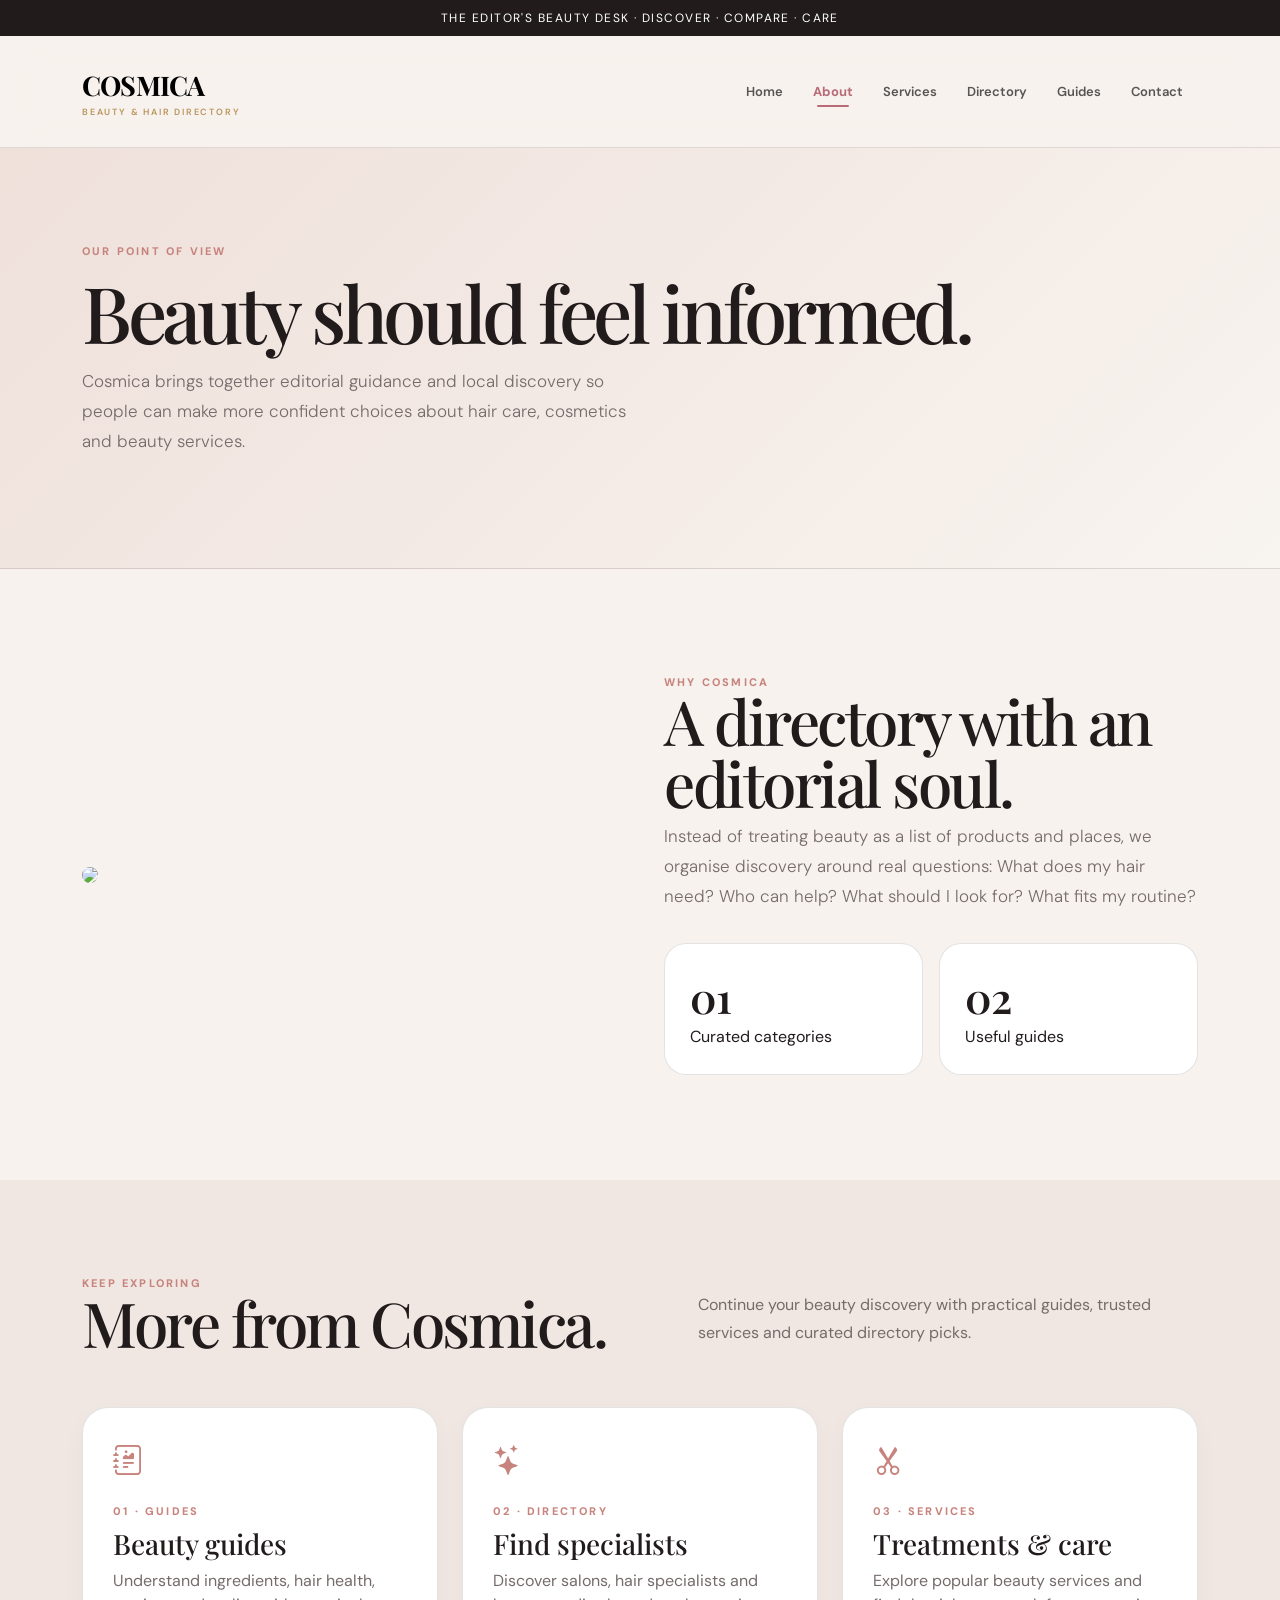
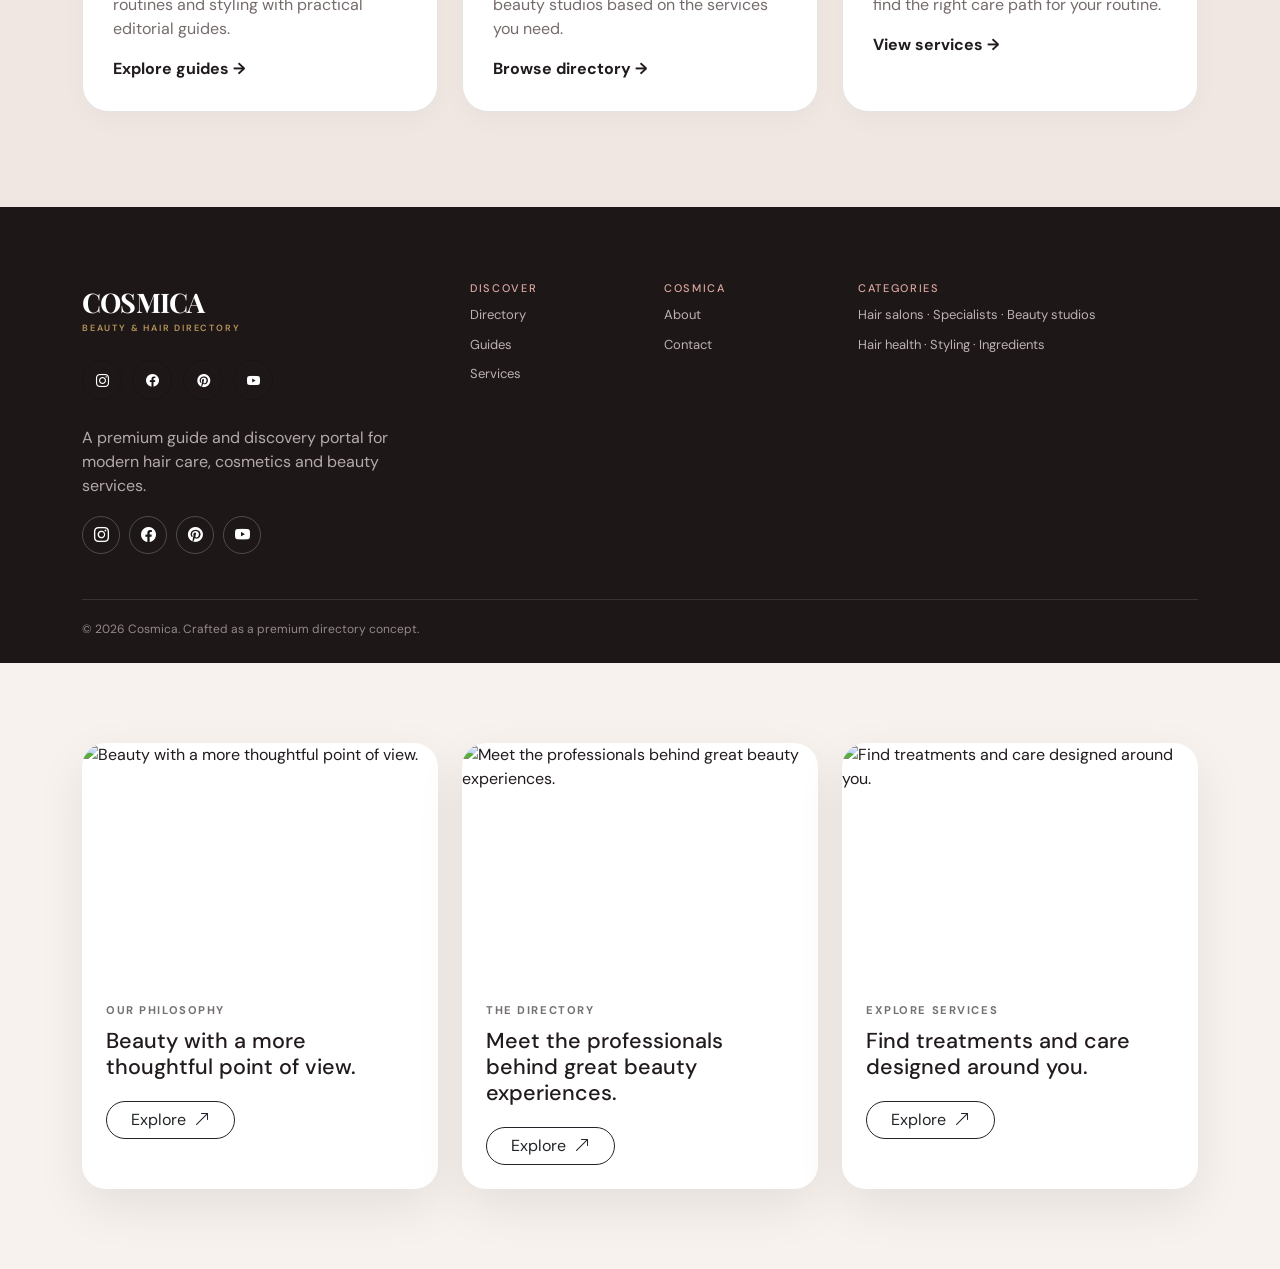
==== about.html @ f4cd4706 "first commit" ====
<!doctype html><html lang="en"><head><meta charset="utf-8"><meta name="viewport" content="width=device-width,initial-scale=1"><meta name="description" content="Cosmica premium cosmetics and hair care guide and directory."><title>Cosmica</title><link href="https://cdn.jsdelivr.net/npm/bootstrap@5.3.3/dist/css/bootstrap.min.css" rel="stylesheet"><link rel="stylesheet" href="assets/css/style.css"><link rel="stylesheet" href="https://cdn.jsdelivr.net/npm/bootstrap-icons@1.11.3/font/bootstrap-icons.min.css">  <link rel="icon" type="image/svg+xml" href="assets/favicon.svg">
</head><body><div class="announcement">THE EDITOR'S BEAUTY DESK · DISCOVER · COMPARE · CARE</div><nav class="navbar navbar-expand-lg sticky-top"><div class="container py-3"><a class="navbar-brand" href="index.html">COSMICA<small>BEAUTY & HAIR DIRECTORY</small></a><button class="navbar-toggler" data-bs-toggle="collapse" data-bs-target="#nav"><span class="navbar-toggler-icon"></span></button><div id="nav" class="collapse navbar-collapse"><ul class="navbar-nav ms-auto align-items-lg-center"><li><a class="nav-link" href="index.html">Home</a></li><li><a class="nav-link" href="about.html" active" aria-current="page">About</a></li><li><a class="nav-link" href="services.html">Services</a></li><li><a class="nav-link" href="directory.html">Directory</a></li><li><a class="nav-link" href="guides.html">Guides</a></li><li><a class="nav-link" href="contact.html">Contact</a></li></ul></div></div></nav><section class="page-hero"><div class="container"><div class="eyebrow">Our point of view</div><h1>Beauty should feel informed.</h1><p class="lead">Cosmica brings together editorial guidance and local discovery so people can make more confident choices about hair care, cosmetics and beauty services.</p></div></section><section class="section"><div class="container"><div class="row g-5 align-items-center"><div class="col-lg-6"><img class="w-100 rounded-5" src="https://images.unsplash.com/photo-1487412720507-e7ab37603c6f?auto=format&fit=crop&w=1200&q=85"></div><div class="col-lg-6"><div class="eyebrow">Why Cosmica</div><h2>A directory with an editorial soul.</h2><p class="lead">Instead of treating beauty as a list of products and places, we organise discovery around real questions: What does my hair need? Who can help? What should I look for? What fits my routine?</p><div class="row g-3 mt-3"><div class="col-6"><div class="stat"><strong>01</strong><span>Curated categories</span></div></div><div class="col-6"><div class="stat"><strong>02</strong><span>Useful guides</span></div></div></div></div></div></div></section><section class="related-section"><div class="container"><div class="section-head reveal"><div><div class="eyebrow">Keep exploring</div><h2>More from Cosmica.</h2></div><p>Continue your beauty discovery with practical guides, trusted services and curated directory picks.</p></div><div class="row g-4"><div class="col-md-6 col-lg-4"><div class="related-card reveal"><div class="related-icon"><i class="bi bi-journal-richtext"></i></div><div class="eyebrow">01 · Guides</div><h3 class="serif mt-2">Beauty guides</h3><p class="muted">Understand ingredients, hair health, routines and styling with practical editorial guides.</p><a class="fw-bold" href="guides.html">Explore guides →</a></div></div><div class="col-md-6 col-lg-4"><div class="related-card reveal"><div class="related-icon"><i class="bi bi-stars"></i></div><div class="eyebrow">02 · Directory</div><h3 class="serif mt-2">Find specialists</h3><p class="muted">Discover salons, hair specialists and beauty studios based on the services you need.</p><a class="fw-bold" href="directory.html">Browse directory →</a></div></div><div class="col-md-6 col-lg-4"><div class="related-card reveal"><div class="related-icon"><i class="bi bi-scissors"></i></div><div class="eyebrow">03 · Services</div><h3 class="serif mt-2">Treatments & care</h3><p class="muted">Explore popular beauty services and find the right care path for your routine.</p><a class="fw-bold" href="services.html">View services →</a></div></div></div></div></section><footer class="footer"><div class="container"><div class="row g-5"><div class="col-lg-4 footer-col-responsive"><div class="navbar-brand text-white">COSMICA<small>BEAUTY & HAIR DIRECTORY</small>
<div class="cosmica-socials-final footer-social-final mt-3">
  <a href="#" aria-label="Instagram"><i class="bi bi-instagram"></i></a>
  <a href="#" aria-label="Facebook"><i class="bi bi-facebook"></i></a>
  <a href="#" aria-label="Pinterest"><i class="bi bi-pinterest"></i></a>
  <a href="#" aria-label="YouTube"><i class="bi bi-youtube"></i></a>
</div>
</div><p class="mt-3" style="color:#b5aaaa;max-width:330px">A premium guide and discovery portal for modern hair care, cosmetics and beauty services.</p><div class="cosmica-socials footer-socials"><a href="#" aria-label="Instagram"><i class="bi bi-instagram"></i></a><a href="#" aria-label="Facebook"><i class="bi bi-facebook"></i></a><a href="#" aria-label="Pinterest"><i class="bi bi-pinterest"></i></a><a href="#" aria-label="YouTube"><i class="bi bi-youtube"></i></a></div></div><div class="col-6 col-lg-2 footer-col-responsive"><h6>Discover</h6><a href="directory.html">Directory</a><a href="guides.html">Guides</a><a href="services.html">Services</a></div><div class="col-6 col-lg-2 footer-col-responsive"><h6>Cosmica</h6><a href="about.html">About</a><a href="contact.html">Contact</a></div><div class="col-lg-4 footer-col-responsive"><h6>Categories</h6><a href="directory.html">Hair salons · Specialists · Beauty studios</a><a href="guides.html">Hair health · Styling · Ingredients</a></div></div><div class="footer-bottom">© <span data-year></span> Cosmica. Crafted as a premium directory concept.</div></div></footer><button class="scroll-top">↑</button><script src="https://cdn.jsdelivr.net/npm/bootstrap@5.3.3/dist/js/bootstrap.bundle.min.js"></script><script src="assets/js/main.js"></script>



<section class="inner-related-content">
  <div class="container">
    <div class="row g-4">
      
        <div class="col-md-6 col-lg-4">
          <article class="inner-related-card h-100">
            <img src="assets/images/hero.jpg" alt="Beauty with a more thoughtful point of view." loading="lazy">
            <div class="inner-related-card-body">
              <span class="inner-related-label">Our Philosophy</span>
              <h3>Beauty with a more thoughtful point of view.</h3>
              <a href="guides.html" class="btn btn-outline-dark rounded-pill px-4">
                Explore <i class="bi bi-arrow-up-right ms-1"></i>
              </a>
            </div>
          </article>
        </div>
        
        <div class="col-md-6 col-lg-4">
          <article class="inner-related-card h-100">
            <img src="assets/images/hero.jpg" alt="Meet the professionals behind great beauty experiences." loading="lazy">
            <div class="inner-related-card-body">
              <span class="inner-related-label">The Directory</span>
              <h3>Meet the professionals behind great beauty experiences.</h3>
              <a href="directory.html" class="btn btn-outline-dark rounded-pill px-4">
                Explore <i class="bi bi-arrow-up-right ms-1"></i>
              </a>
            </div>
          </article>
        </div>
        
        <div class="col-md-6 col-lg-4">
          <article class="inner-related-card h-100">
            <img src="assets/images/hero.jpg" alt="Find treatments and care designed around you." loading="lazy">
            <div class="inner-related-card-body">
              <span class="inner-related-label">Explore Services</span>
              <h3>Find treatments and care designed around you.</h3>
              <a href="services.html" class="btn btn-outline-dark rounded-pill px-4">
                Explore <i class="bi bi-arrow-up-right ms-1"></i>
              </a>
            </div>
          </article>
        </div>
        
    </div>
  </div>
</section>

</body></html>
---- assets/css/style.css ----
@import url('https://fonts.googleapis.com/css2?family=DM+Sans:wght@400;500;600;700&family=Playfair+Display:wght@500;600;700&display=swap');
:root{--ink:#211b1c;--cream:#f7f2ed;--rose:#c7837d;--rose2:#e7b7ae;--gold:#b9945b;--muted:#766b6b;--white:#fff;--line:rgba(33,27,28,.12);--shadow:0 24px 70px rgba(47,28,29,.12)}*{box-sizing:border-box}html{scroll-behavior:smooth}body{margin:0;background:var(--cream);color:var(--ink);font-family:'DM Sans',sans-serif}a{text-decoration:none;color:inherit}.serif{font-family:'Playfair Display',serif}.announcement{background:var(--ink);color:#fff;text-align:center;padding:9px;font-size:12px;letter-spacing:.12em;text-transform:uppercase}.navbar{background:rgba(247,242,237,.88);backdrop-filter:blur(18px);border-bottom:1px solid var(--line)}.navbar-brand{font-family:'Playfair Display',serif;font-size:27px;font-weight:700;letter-spacing:-.03em}.navbar-brand small{font:600 9px 'DM Sans';letter-spacing:.2em;display:block;color:var(--gold)}.nav-link{font-size:13px;font-weight:600;margin:0 7px}.nav-link:hover{color:var(--rose)}.btn-premium{background:var(--ink);color:#fff;border:0;border-radius:100px;padding:13px 22px;font-weight:700;font-size:13px}.btn-premium:hover{background:var(--rose);color:#fff}.btn-outline-premium{border:1px solid var(--ink);border-radius:100px;padding:12px 20px;font-weight:700;font-size:13px}.hero{min-height:690px;display:flex;align-items:center;position:relative;overflow:hidden;background:#eee2dc}.hero:before{content:'';position:absolute;inset:0;background:linear-gradient(90deg,rgba(247,242,237,.98) 0%,rgba(247,242,237,.75) 42%,rgba(247,242,237,.05) 78%),url('https://images.unsplash.com/photo-1522335789203-aabd1fc54bc9?auto=format&fit=crop&w=1800&q=85') center/cover}.hero-content{position:relative;z-index:1;max-width:620px;padding:80px 0}.eyebrow{font-size:11px;letter-spacing:.2em;text-transform:uppercase;font-weight:800;color:var(--rose)}h1{font-family:'Playfair Display',serif;font-size:clamp(52px,7vw,92px);line-height:.94;letter-spacing:-.055em;margin:17px 0 25px}h2{font-family:'Playfair Display',serif;font-size:clamp(38px,5vw,62px);line-height:1;letter-spacing:-.04em}.lead{font-size:17px;line-height:1.75;color:var(--muted);max-width:570px}.hero-pills{display:flex;gap:10px;flex-wrap:wrap;margin-top:28px}.pill{padding:10px 15px;background:rgba(255,255,255,.7);border:1px solid var(--line);border-radius:100px;font-size:12px;font-weight:700}.section{padding:105px 0}.section-sm{padding:70px 0}.section-head{display:flex;justify-content:space-between;gap:30px;align-items:end;margin-bottom:45px}.section-head p{max-width:500px;color:var(--muted);line-height:1.7}.directory-card{height:100%;background:#fff;border:1px solid var(--line);border-radius:26px;overflow:hidden;transition:.35s;box-shadow:0 8px 25px rgba(0,0,0,.03)}.directory-card:hover{transform:translateY(-8px);box-shadow:var(--shadow)}.card-img{height:245px;object-fit:cover;width:100%}.card-body{padding:24px}.tag{display:inline-flex;padding:6px 10px;border-radius:100px;background:#f5e4e0;color:#8b514d;font-size:10px;font-weight:800;text-transform:uppercase;letter-spacing:.08em}.card-title{font-family:'Playfair Display',serif;font-size:25px;margin:14px 0 8px}.muted{color:var(--muted)}.rating{font-size:12px;color:#a27439}.feature-grid{display:grid;grid-template-columns:1.2fr .8fr;gap:22px}.feature-panel{border-radius:30px;overflow:hidden;position:relative;min-height:520px;background:#342b2c;color:#fff}.feature-panel img{width:100%;height:100%;object-fit:cover;opacity:.78}.feature-panel .overlay{position:absolute;inset:0;background:linear-gradient(0deg,rgba(20,13,14,.8),transparent 60%);padding:36px;display:flex;flex-direction:column;justify-content:end}.mini-stack{display:grid;gap:22px}.mini-card{background:#fff;border:1px solid var(--line);border-radius:28px;padding:30px;min-height:249px}.mini-card .num{font:600 42px 'Playfair Display';color:var(--rose)}.article{background:#fff;border-radius:26px;overflow:hidden;border:1px solid var(--line);height:100%}.article img{height:210px;width:100%;object-fit:cover}.article-body{padding:23px}.article-body h3{font:600 24px 'Playfair Display';line-height:1.1}.newsletter{background:var(--ink);color:#fff;border-radius:35px;padding:55px}.newsletter .form-control{border-radius:100px;padding:15px 20px;border:0}.footer{background:#1d1718;color:#fff;padding:75px 0 25px}.footer a{color:#bdb1b1;font-size:13px;display:block;margin:10px 0}.footer h6{font-size:11px;letter-spacing:.15em;text-transform:uppercase;color:#dca79f}.footer-bottom{border-top:1px solid rgba(255,255,255,.12);margin-top:45px;padding-top:20px;color:#958989;font-size:12px}.page-hero{padding:95px 0;background:linear-gradient(135deg,#efe0da,#f8f4f0);border-bottom:1px solid var(--line)}.page-hero h1{font-size:clamp(48px,7vw,78px);margin-bottom:18px}.filterbar{background:#fff;border:1px solid var(--line);padding:15px;border-radius:100px;display:flex;gap:10px;align-items:center}.filterbar input,.filterbar select{border:0;background:transparent;outline:0;font-size:13px;padding:8px 14px}.stat{padding:25px;border:1px solid var(--line);border-radius:22px;background:#fff}.stat strong{display:block;font:600 42px 'Playfair Display'}.faq{border-bottom:1px solid var(--line);padding:22px 0}.faq summary{cursor:pointer;font:600 21px 'Playfair Display'}.faq p{color:var(--muted);line-height:1.7;max-width:750px;padding-top:12px}.contact-box{background:#fff;border-radius:30px;padding:40px;border:1px solid var(--line)}.form-control,.form-select{border-radius:14px;padding:13px 15px;border:1px solid var(--line);background:#fff}.scroll-top{position:fixed;right:22px;bottom:22px;width:44px;height:44px;border-radius:50%;border:0;background:var(--ink);color:#fff;z-index:20;opacity:0;transform:translateY(15px);transition:.3s}.scroll-top.show{opacity:1;transform:none}.reveal{opacity:0;transform:translateY(30px);transition:.7s ease}.reveal.visible{opacity:1;transform:none}.marquee{overflow:hidden;white-space:nowrap;background:var(--rose);color:#fff;padding:13px 0;font-size:11px;font-weight:800;letter-spacing:.2em}.marquee span{display:inline-block;padding-right:50px;animation:marquee 24s linear infinite}@keyframes marquee{to{transform:translateX(-100%)}}@media(max-width:991px){.hero{min-height:650px}.hero:before{background:linear-gradient(90deg,rgba(247,242,237,.98),rgba(247,242,237,.72)),url('https://images.unsplash.com/photo-1522335789203-aabd1fc54bc9?auto=format&fit=crop&w=1400&q=80') center/cover}.feature-grid{grid-template-columns:1fr}.section{padding:75px 0}.navbar .btn-premium{margin-top:10px}.filterbar{border-radius:20px;flex-wrap:wrap}.filterbar input,.filterbar select{width:100%;border-bottom:1px solid var(--line)}}@media(max-width:575px){h1{font-size:52px}.hero-content{padding:55px 0}.section-head{display:block}.section-head h2{margin-bottom:18px}.newsletter{padding:35px 22px}.page-hero{padding:70px 0}}

/* ================= COSMICA REQUESTED UPDATES ================= */
/* 1. Home subscribe button */
.newsletter .subscribe-btn{background:#b86b77!important;color:#fff!important;border-color:#b86b77!important}
.newsletter .subscribe-btn:hover{background:#8f4f5b!important;border-color:#8f4f5b!important;color:#fff!important}
/* 4. Active menu */
.nav-link.active{color:#b86b77!important;font-weight:800!important;position:relative}
.nav-link.active:after{content:"";position:absolute;left:7px;right:7px;bottom:2px;height:2px;background:#b86b77;border-radius:5px}
/* 5. Footer responsive */
@media (min-width:576px) and (max-width:991.98px){.footer .row>.footer-col-responsive{width:50%!important;flex:0 0 50%!important}}
@media (max-width:575.98px){.footer .row>.footer-col-responsive{width:100%!important;flex:0 0 100%!important}}
/* Social icons */
.cosmica-socials{display:flex;gap:9px;align-items:center;flex-wrap:wrap;margin-top:18px}
.cosmica-socials a{width:38px!important;height:38px;display:inline-flex!important;align-items:center;justify-content:center;border:1px solid rgba(255,255,255,.22);border-radius:50%;color:#fff!important;margin:0!important;font-size:15px!important;transition:all .25s ease}
.cosmica-socials a:hover{background:#b86b77;border-color:#b86b77;color:#fff!important;transform:translateY(-4px)}
/* Related sections */
.related-section{padding:95px 0;background:#f0e7e2}
.related-card{height:100%;background:#fff;border:1px solid var(--line);border-radius:26px;padding:30px;transition:.3s;box-shadow:0 8px 25px rgba(0,0,0,.03)}
.related-card:hover{transform:translateY(-8px);box-shadow:var(--shadow)}
.related-card .related-icon{font-size:30px;color:#c7837d;margin-bottom:20px}
/* Contact map */
.map-section{padding:0 0 95px}
.map-frame{height:430px;border:0;width:100%;border-radius:30px;display:block}
/* Directory submission */
.submission-section{padding:95px 0;background:#211b1c;color:#fff}
.submission-section .submission-box{border:1px solid rgba(255,255,255,.15);border-radius:30px;padding:45px}

/* =========================================================
   COSMICA FINAL UI FIXES
   ========================================================= */

/* 1. Strong active navigation state */
.navbar .nav-link.active,
.navbar .nav-link[aria-current="page"] {
  color: #b86b77 !important;
  font-weight: 700 !important;
  position: relative;
}
.navbar .nav-link.active::after,
.navbar .nav-link[aria-current="page"]::after {
  content: "";
  position: absolute;
  left: .75rem;
  right: .75rem;
  bottom: .15rem;
  height: 2px;
  border-radius: 99px;
  background: #b86b77;
}

/* 3. Contact map / submissions */
.contact-map-section {
  padding-top: 5rem !important;
  padding-bottom: 5rem !important;
}
.contact-map-section .map-wrap {
  height: 100%;
  min-height: 560px;
}
.contact-map-section iframe {
  width: 100%;
  height: 100%;
  min-height: 560px;
  border: 0;
}
.directory-submissions-final {
  margin-top: 0;
  padding: 5rem 0;
}
.cosmica-socials-final {
  display: flex;
  gap: .65rem;
  flex-wrap: wrap;
}
.cosmica-socials-final a {
  width: 40px;
  height: 40px;
  display: inline-flex;
  align-items: center;
  justify-content: center;
  border-radius: 50%;
  border: 1px solid rgba(0,0,0,.15);
  color: inherit;
  text-decoration: none;
  transition: all .25s ease;
}
.cosmica-socials-final a:hover {
  background: #b86b77;
  border-color: #b86b77;
  color: #fff;
  transform: translateY(-4px);
}

/* Remove obsolete Keep Exploring block if present */
.keep-exploring,
.keep-exploring-section,
.cosmica-related-section {
  display: none !important;
}

/* 4. Footer links hover */
footer a:not(.cosmica-socials-final a) {
  transition: color .25s ease, transform .25s ease;
}
footer a:not(.cosmica-socials-final a):hover {
  color: #b86b77 !important;
  transform: translateX(4px);
}

/* 5. Other inner pages: four balanced content sections */
.inner-related-final {
  padding: 5rem 0;
}
.inner-related-final .related-card {
  height: 100%;
  border-radius: 22px;
  overflow: hidden;
  background: #fff;
  box-shadow: 0 15px 45px rgba(25,18,22,.08);
  transition: transform .3s ease, box-shadow .3s ease;
}
.inner-related-final .related-card:hover {
  transform: translateY(-7px);
  box-shadow: 0 24px 55px rgba(25,18,22,.14);
}
.inner-related-final .related-card img {
  width: 100%;
  height: 220px;
  object-fit: cover;
  display: block;
}
.inner-related-final .related-content {
  padding: 1.4rem;
}
.inner-related-final .related-label {
  font-size: .72rem;
  letter-spacing: .12em;
  text-transform: uppercase;
  font-weight: 700;
  opacity: .65;
}
@media (max-width: 991.98px) {
  .contact-map-section .map-wrap,
  .contact-map-section iframe {
    min-height: 420px;
  }
}
@media (max-width: 575.98px) {
  .contact-map-section .map-wrap,
  .contact-map-section iframe {
    min-height: 340px;
  }
}

/* =========================================================
   FINAL PAGE STRUCTURE
   Non-home / non-contact pages: hero + one related-content
   section only. No generic "More from Cosmica" section.
   ========================================================= */
.inner-related-content {
  padding: 5rem 0;
}
.inner-related-card {
  overflow: hidden;
  border-radius: 24px;
  background: #fff;
  box-shadow: 0 18px 50px rgba(25,18,22,.08);
  transition: transform .3s ease, box-shadow .3s ease;
}
.inner-related-card:hover {
  transform: translateY(-8px);
  box-shadow: 0 26px 60px rgba(25,18,22,.14);
}
.inner-related-card img {
  width: 100%;
  height: 230px;
  object-fit: cover;
  display: block;
}
.inner-related-card-body {
  padding: 1.5rem;
}
.inner-related-card-body h3 {
  margin: .5rem 0 1.25rem;
  font-size: 1.35rem;
}
.inner-related-label {
  font-size: .7rem;
  text-transform: uppercase;
  letter-spacing: .14em;
  font-weight: 700;
  opacity: .62;
}
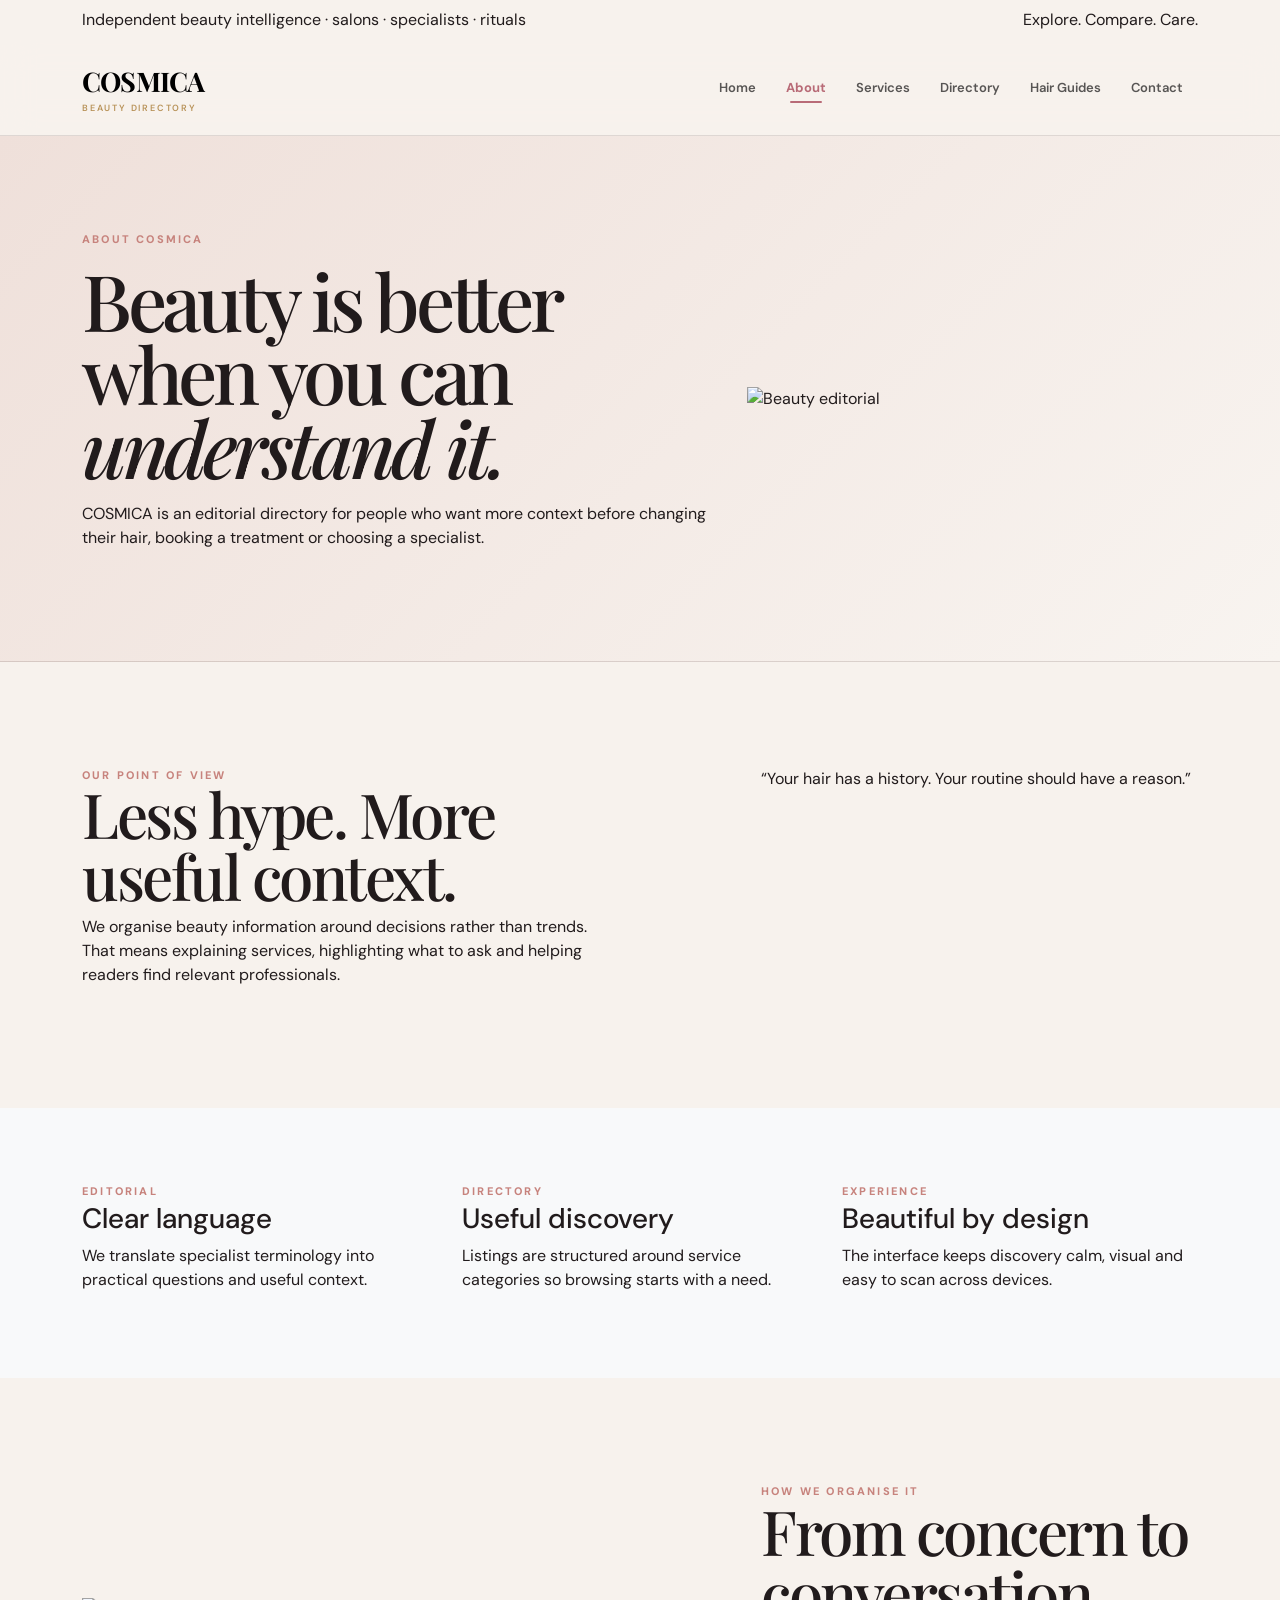
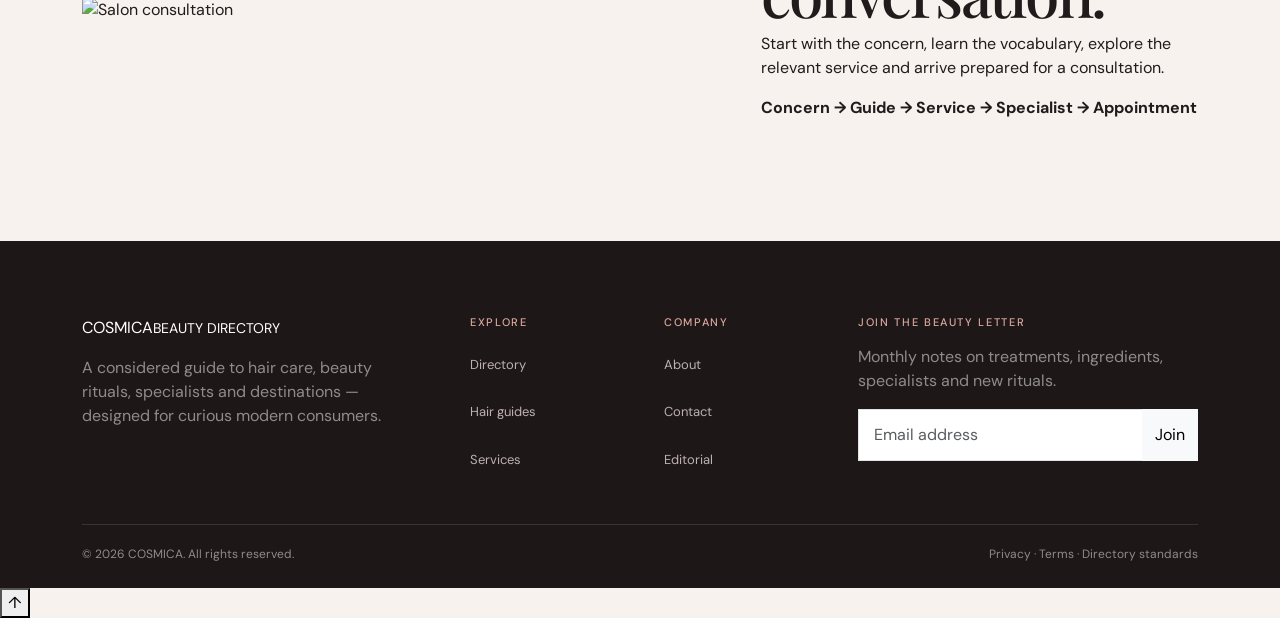
==== commit 3382848e: "commit" ====
--- a/about.html
+++ b/about.html
@@ -1,60 +1,27 @@
-<!doctype html><html lang="en"><head><meta charset="utf-8"><meta name="viewport" content="width=device-width,initial-scale=1"><meta name="description" content="Cosmica premium cosmetics and hair care guide and directory."><title>Cosmica</title><link href="https://cdn.jsdelivr.net/npm/bootstrap@5.3.3/dist/css/bootstrap.min.css" rel="stylesheet"><link rel="stylesheet" href="assets/css/style.css"><link rel="stylesheet" href="https://cdn.jsdelivr.net/npm/bootstrap-icons@1.11.3/font/bootstrap-icons.min.css">  <link rel="icon" type="image/svg+xml" href="assets/favicon.svg">
-</head><body><div class="announcement">THE EDITOR'S BEAUTY DESK · DISCOVER · COMPARE · CARE</div><nav class="navbar navbar-expand-lg sticky-top"><div class="container py-3"><a class="navbar-brand" href="index.html">COSMICA<small>BEAUTY & HAIR DIRECTORY</small></a><button class="navbar-toggler" data-bs-toggle="collapse" data-bs-target="#nav"><span class="navbar-toggler-icon"></span></button><div id="nav" class="collapse navbar-collapse"><ul class="navbar-nav ms-auto align-items-lg-center"><li><a class="nav-link" href="index.html">Home</a></li><li><a class="nav-link" href="about.html" active" aria-current="page">About</a></li><li><a class="nav-link" href="services.html">Services</a></li><li><a class="nav-link" href="directory.html">Directory</a></li><li><a class="nav-link" href="guides.html">Guides</a></li><li><a class="nav-link" href="contact.html">Contact</a></li></ul></div></div></nav><section class="page-hero"><div class="container"><div class="eyebrow">Our point of view</div><h1>Beauty should feel informed.</h1><p class="lead">Cosmica brings together editorial guidance and local discovery so people can make more confident choices about hair care, cosmetics and beauty services.</p></div></section><section class="section"><div class="container"><div class="row g-5 align-items-center"><div class="col-lg-6"><img class="w-100 rounded-5" src="https://images.unsplash.com/photo-1487412720507-e7ab37603c6f?auto=format&fit=crop&w=1200&q=85"></div><div class="col-lg-6"><div class="eyebrow">Why Cosmica</div><h2>A directory with an editorial soul.</h2><p class="lead">Instead of treating beauty as a list of products and places, we organise discovery around real questions: What does my hair need? Who can help? What should I look for? What fits my routine?</p><div class="row g-3 mt-3"><div class="col-6"><div class="stat"><strong>01</strong><span>Curated categories</span></div></div><div class="col-6"><div class="stat"><strong>02</strong><span>Useful guides</span></div></div></div></div></div></div></section><section class="related-section"><div class="container"><div class="section-head reveal"><div><div class="eyebrow">Keep exploring</div><h2>More from Cosmica.</h2></div><p>Continue your beauty discovery with practical guides, trusted services and curated directory picks.</p></div><div class="row g-4"><div class="col-md-6 col-lg-4"><div class="related-card reveal"><div class="related-icon"><i class="bi bi-journal-richtext"></i></div><div class="eyebrow">01 · Guides</div><h3 class="serif mt-2">Beauty guides</h3><p class="muted">Understand ingredients, hair health, routines and styling with practical editorial guides.</p><a class="fw-bold" href="guides.html">Explore guides →</a></div></div><div class="col-md-6 col-lg-4"><div class="related-card reveal"><div class="related-icon"><i class="bi bi-stars"></i></div><div class="eyebrow">02 · Directory</div><h3 class="serif mt-2">Find specialists</h3><p class="muted">Discover salons, hair specialists and beauty studios based on the services you need.</p><a class="fw-bold" href="directory.html">Browse directory →</a></div></div><div class="col-md-6 col-lg-4"><div class="related-card reveal"><div class="related-icon"><i class="bi bi-scissors"></i></div><div class="eyebrow">03 · Services</div><h3 class="serif mt-2">Treatments & care</h3><p class="muted">Explore popular beauty services and find the right care path for your routine.</p><a class="fw-bold" href="services.html">View services →</a></div></div></div></div></section><footer class="footer"><div class="container"><div class="row g-5"><div class="col-lg-4 footer-col-responsive"><div class="navbar-brand text-white">COSMICA<small>BEAUTY & HAIR DIRECTORY</small>
-<div class="cosmica-socials-final footer-social-final mt-3">
-  <a href="#" aria-label="Instagram"><i class="bi bi-instagram"></i></a>
-  <a href="#" aria-label="Facebook"><i class="bi bi-facebook"></i></a>
-  <a href="#" aria-label="Pinterest"><i class="bi bi-pinterest"></i></a>
-  <a href="#" aria-label="YouTube"><i class="bi bi-youtube"></i></a>
-</div>
-</div><p class="mt-3" style="color:#b5aaaa;max-width:330px">A premium guide and discovery portal for modern hair care, cosmetics and beauty services.</p><div class="cosmica-socials footer-socials"><a href="#" aria-label="Instagram"><i class="bi bi-instagram"></i></a><a href="#" aria-label="Facebook"><i class="bi bi-facebook"></i></a><a href="#" aria-label="Pinterest"><i class="bi bi-pinterest"></i></a><a href="#" aria-label="YouTube"><i class="bi bi-youtube"></i></a></div></div><div class="col-6 col-lg-2 footer-col-responsive"><h6>Discover</h6><a href="directory.html">Directory</a><a href="guides.html">Guides</a><a href="services.html">Services</a></div><div class="col-6 col-lg-2 footer-col-responsive"><h6>Cosmica</h6><a href="about.html">About</a><a href="contact.html">Contact</a></div><div class="col-lg-4 footer-col-responsive"><h6>Categories</h6><a href="directory.html">Hair salons · Specialists · Beauty studios</a><a href="guides.html">Hair health · Styling · Ingredients</a></div></div><div class="footer-bottom">© <span data-year></span> Cosmica. Crafted as a premium directory concept.</div></div></footer><button class="scroll-top">↑</button><script src="https://cdn.jsdelivr.net/npm/bootstrap@5.3.3/dist/js/bootstrap.bundle.min.js"></script><script src="assets/js/main.js"></script>
+<!doctype html><html lang="en"><head>
+<meta charset="utf-8"><meta name="viewport" content="width=device-width,initial-scale=1">
+<title>About COSMICA | COSMICA</title><meta name="description" content="COSMICA — a premium cosmetics, hair-care guide and beauty directory portal.">
+<link rel="icon" href="assets/img/favicon.svg" type="image/svg+xml">
+<link href="https://cdn.jsdelivr.net/npm/bootstrap@5.3.3/dist/css/bootstrap.min.css" rel="stylesheet">
+<link rel="stylesheet" href="assets/css/style.css"></head><body>
+<div class="topline py-2"><div class="container d-flex justify-content-between"><span>Independent beauty intelligence · salons · specialists · rituals</span><span class="d-none d-md-inline">Explore. Compare. Care.</span></div></div>
+<nav class="navbar navbar-expand-lg sticky-top"><div class="container py-2">
+<a class="navbar-brand brand" href="index.html">COSMICA<small>BEAUTY DIRECTORY</small></a>
+<button class="navbar-toggler border-0" type="button" data-bs-toggle="collapse" data-bs-target="#nav"><span class="navbar-toggler-icon"></span></button>
+<div class="collapse navbar-collapse" id="nav"><ul class="navbar-nav ms-auto align-items-lg-center"><li class="nav-item"><a class="nav-link " href="index.html">Home</a></li><li class="nav-item"><a class="nav-link active" href="about.html">About</a></li><li class="nav-item"><a class="nav-link " href="services.html">Services</a></li><li class="nav-item"><a class="nav-link " href="directory.html">Directory</a></li><li class="nav-item"><a class="nav-link " href="guides.html">Hair Guides</a></li><li class="nav-item"><a class="nav-link " href="contact.html">Contact</a></li></ul></div>
+</div></nav>
 
-
-
-<section class="inner-related-content">
-  <div class="container">
-    <div class="row g-4">
-      
-        <div class="col-md-6 col-lg-4">
-          <article class="inner-related-card h-100">
-            <img src="assets/images/hero.jpg" alt="Beauty with a more thoughtful point of view." loading="lazy">
-            <div class="inner-related-card-body">
-              <span class="inner-related-label">Our Philosophy</span>
-              <h3>Beauty with a more thoughtful point of view.</h3>
-              <a href="guides.html" class="btn btn-outline-dark rounded-pill px-4">
-                Explore <i class="bi bi-arrow-up-right ms-1"></i>
-              </a>
-            </div>
-          </article>
-        </div>
-        
-        <div class="col-md-6 col-lg-4">
-          <article class="inner-related-card h-100">
-            <img src="assets/images/hero.jpg" alt="Meet the professionals behind great beauty experiences." loading="lazy">
-            <div class="inner-related-card-body">
-              <span class="inner-related-label">The Directory</span>
-              <h3>Meet the professionals behind great beauty experiences.</h3>
-              <a href="directory.html" class="btn btn-outline-dark rounded-pill px-4">
-                Explore <i class="bi bi-arrow-up-right ms-1"></i>
-              </a>
-            </div>
-          </article>
-        </div>
-        
-        <div class="col-md-6 col-lg-4">
-          <article class="inner-related-card h-100">
-            <img src="assets/images/hero.jpg" alt="Find treatments and care designed around you." loading="lazy">
-            <div class="inner-related-card-body">
-              <span class="inner-related-label">Explore Services</span>
-              <h3>Find treatments and care designed around you.</h3>
-              <a href="services.html" class="btn btn-outline-dark rounded-pill px-4">
-                Explore <i class="bi bi-arrow-up-right ms-1"></i>
-              </a>
-            </div>
-          </article>
-        </div>
-        
-    </div>
-  </div>
-</section>
-
-</body></html>+<main>
+<section class="page-hero"><div class="container"><div class="row align-items-center"><div class="col-lg-7 reveal"><div class="eyebrow">About COSMICA</div><h1 class="display">Beauty is better when you can <em>understand it.</em></h1><p class="hero-note">COSMICA is an editorial directory for people who want more context before changing their hair, booking a treatment or choosing a specialist.</p></div><div class="col-lg-5"><div class="page-hero-art reveal"><img src="https://images.unsplash.com/photo-1516975080664-ed2fc6a32937?auto=format&fit=crop&w=700&q=85" alt="Beauty editorial"></div></div></div></div></section>
+<section class="section"><div class="container"><div class="row g-5"><div class="col-lg-6 reveal"><div class="eyebrow">Our point of view</div><h2 class="section-title">Less hype. More useful context.</h2><div class="rule"></div><p class="section-intro">We organise beauty information around decisions rather than trends. That means explaining services, highlighting what to ask and helping readers find relevant professionals.</p></div><div class="col-lg-5 offset-lg-1 reveal"><blockquote class="quote">“Your hair has a history. Your routine should have a reason.”</blockquote></div></div></div></section>
+<section class="section-sm bg-light"><div class="container"><div class="row g-4"><div class="col-md-4 reveal"><div class="card-luxe"><span class="eyebrow">Editorial</span><h3>Clear language</h3><p>We translate specialist terminology into practical questions and useful context.</p></div></div><div class="col-md-4 reveal"><div class="card-luxe"><span class="eyebrow">Directory</span><h3>Useful discovery</h3><p>Listings are structured around service categories so browsing starts with a need.</p></div></div><div class="col-md-4 reveal"><div class="card-luxe"><span class="eyebrow">Experience</span><h3>Beautiful by design</h3><p>The interface keeps discovery calm, visual and easy to scan across devices.</p></div></div></div></div></section>
+<section class="section"><div class="container"><div class="row align-items-center g-5"><div class="col-lg-6 reveal"><img class="split-img" src="https://images.unsplash.com/photo-1521590832167-7bcbfaa6381f?auto=format&fit=crop&w=1000&q=85" alt="Salon consultation"></div><div class="col-lg-5 offset-lg-1 reveal"><div class="eyebrow">How we organise it</div><h2 class="section-title">From concern to conversation.</h2><p class="section-intro">Start with the concern, learn the vocabulary, explore the relevant service and arrive prepared for a consultation.</p><div class="rule"></div><p><strong>Concern → Guide → Service → Specialist → Appointment</strong></p></div></div></div></section>
+</main>
+<footer class="footer"><div class="container"><div class="row g-5">
+<div class="col-lg-4"><div class="brand mb-3">COSMICA<small>BEAUTY DIRECTORY</small></div><p class="text-white-50">A considered guide to hair care, beauty rituals, specialists and destinations — designed for curious modern consumers.</p></div>
+<div class="col-6 col-lg-2"><h6>Explore</h6><div class="d-grid gap-2 mt-3"><a href="directory.html">Directory</a><a href="guides.html">Hair guides</a><a href="services.html">Services</a></div></div>
+<div class="col-6 col-lg-2"><h6>Company</h6><div class="d-grid gap-2 mt-3"><a href="about.html">About</a><a href="contact.html">Contact</a><a href="#">Editorial</a></div></div>
+<div class="col-lg-4"><h6>Join the beauty letter</h6><p class="text-white-50 mt-3">Monthly notes on treatments, ingredients, specialists and new rituals.</p><div class="input-group"><input class="form-control rounded-0" placeholder="Email address"><button class="btn btn-light rounded-0">Join</button></div></div>
+</div><div class="footer-bottom d-flex justify-content-between flex-wrap gap-2"><span>© 2026 COSMICA. All rights reserved.</span><span>Privacy · Terms · Directory standards</span></div></div></footer>
+<button class="floating-top" aria-label="Back to top">↑</button>
+<script src="https://cdn.jsdelivr.net/npm/bootstrap@5.3.3/dist/js/bootstrap.bundle.min.js"></script><script src="assets/js/main.js"></script></body></html>
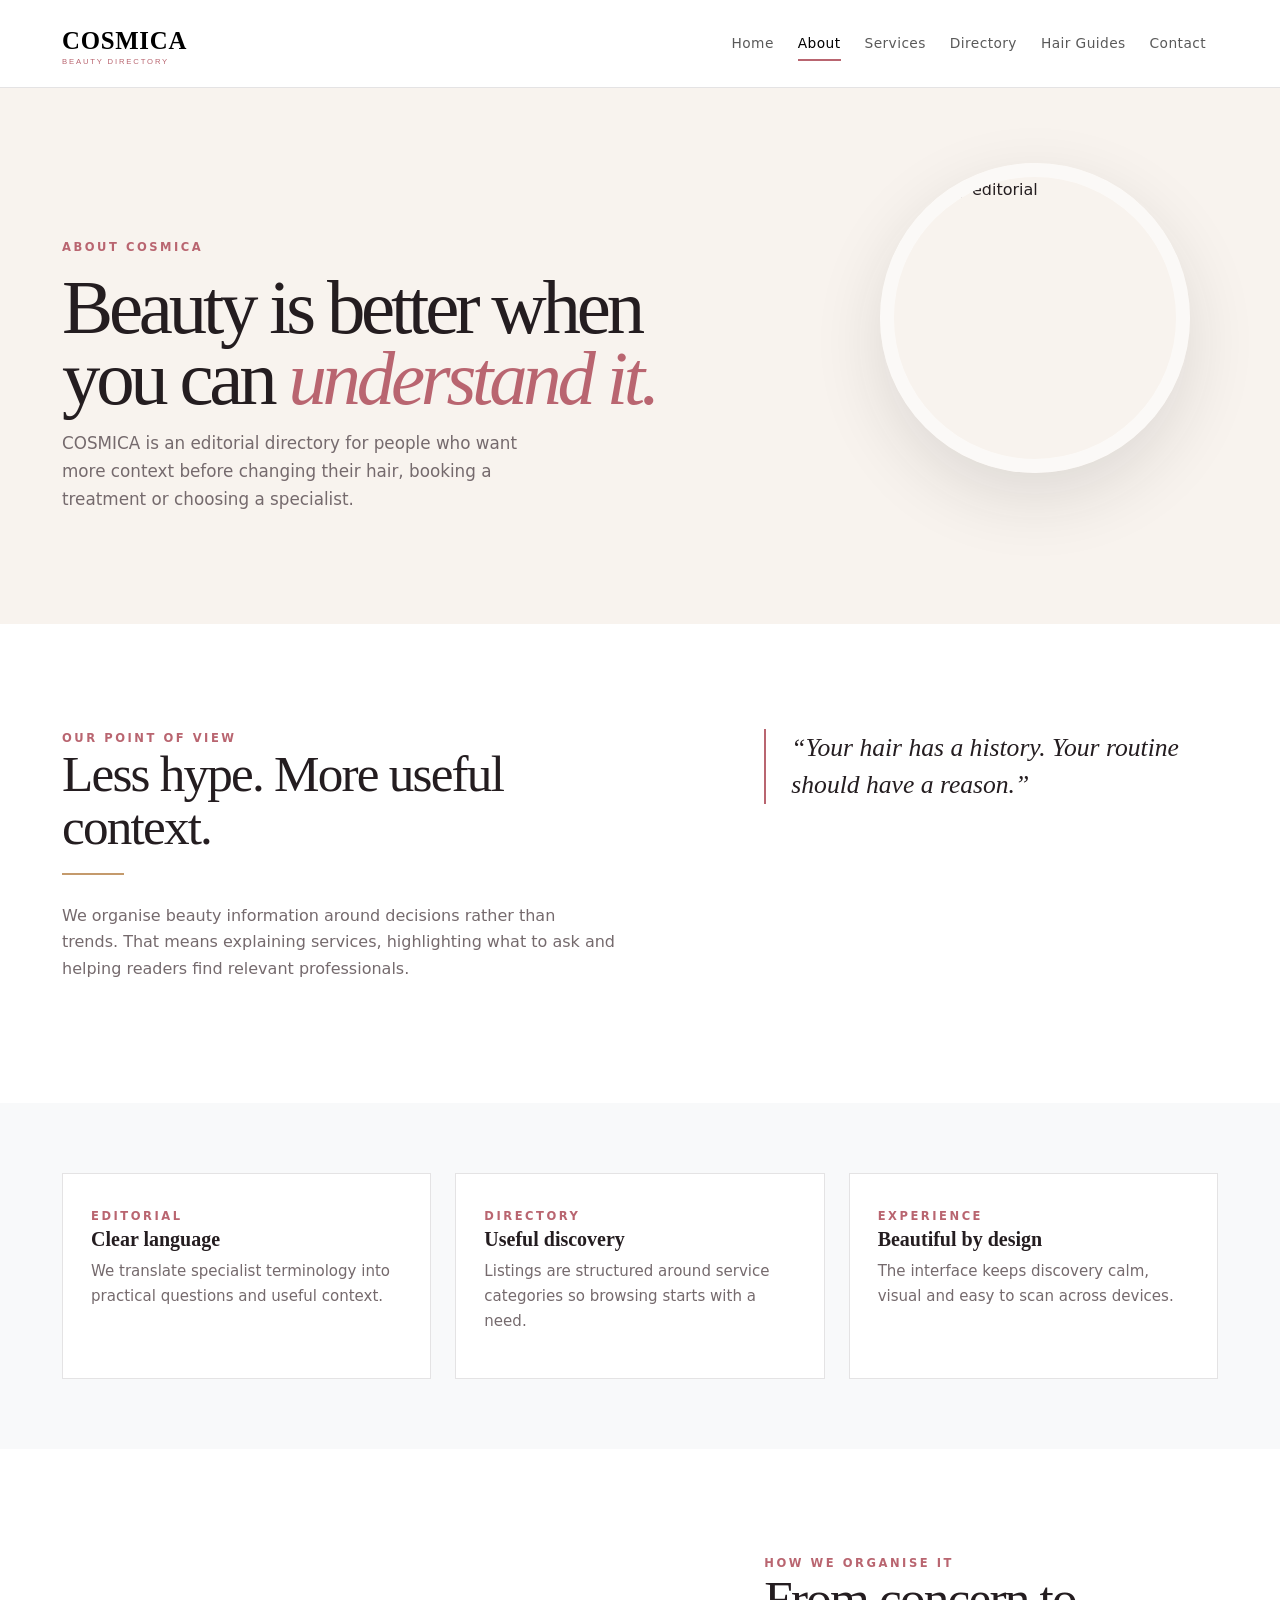
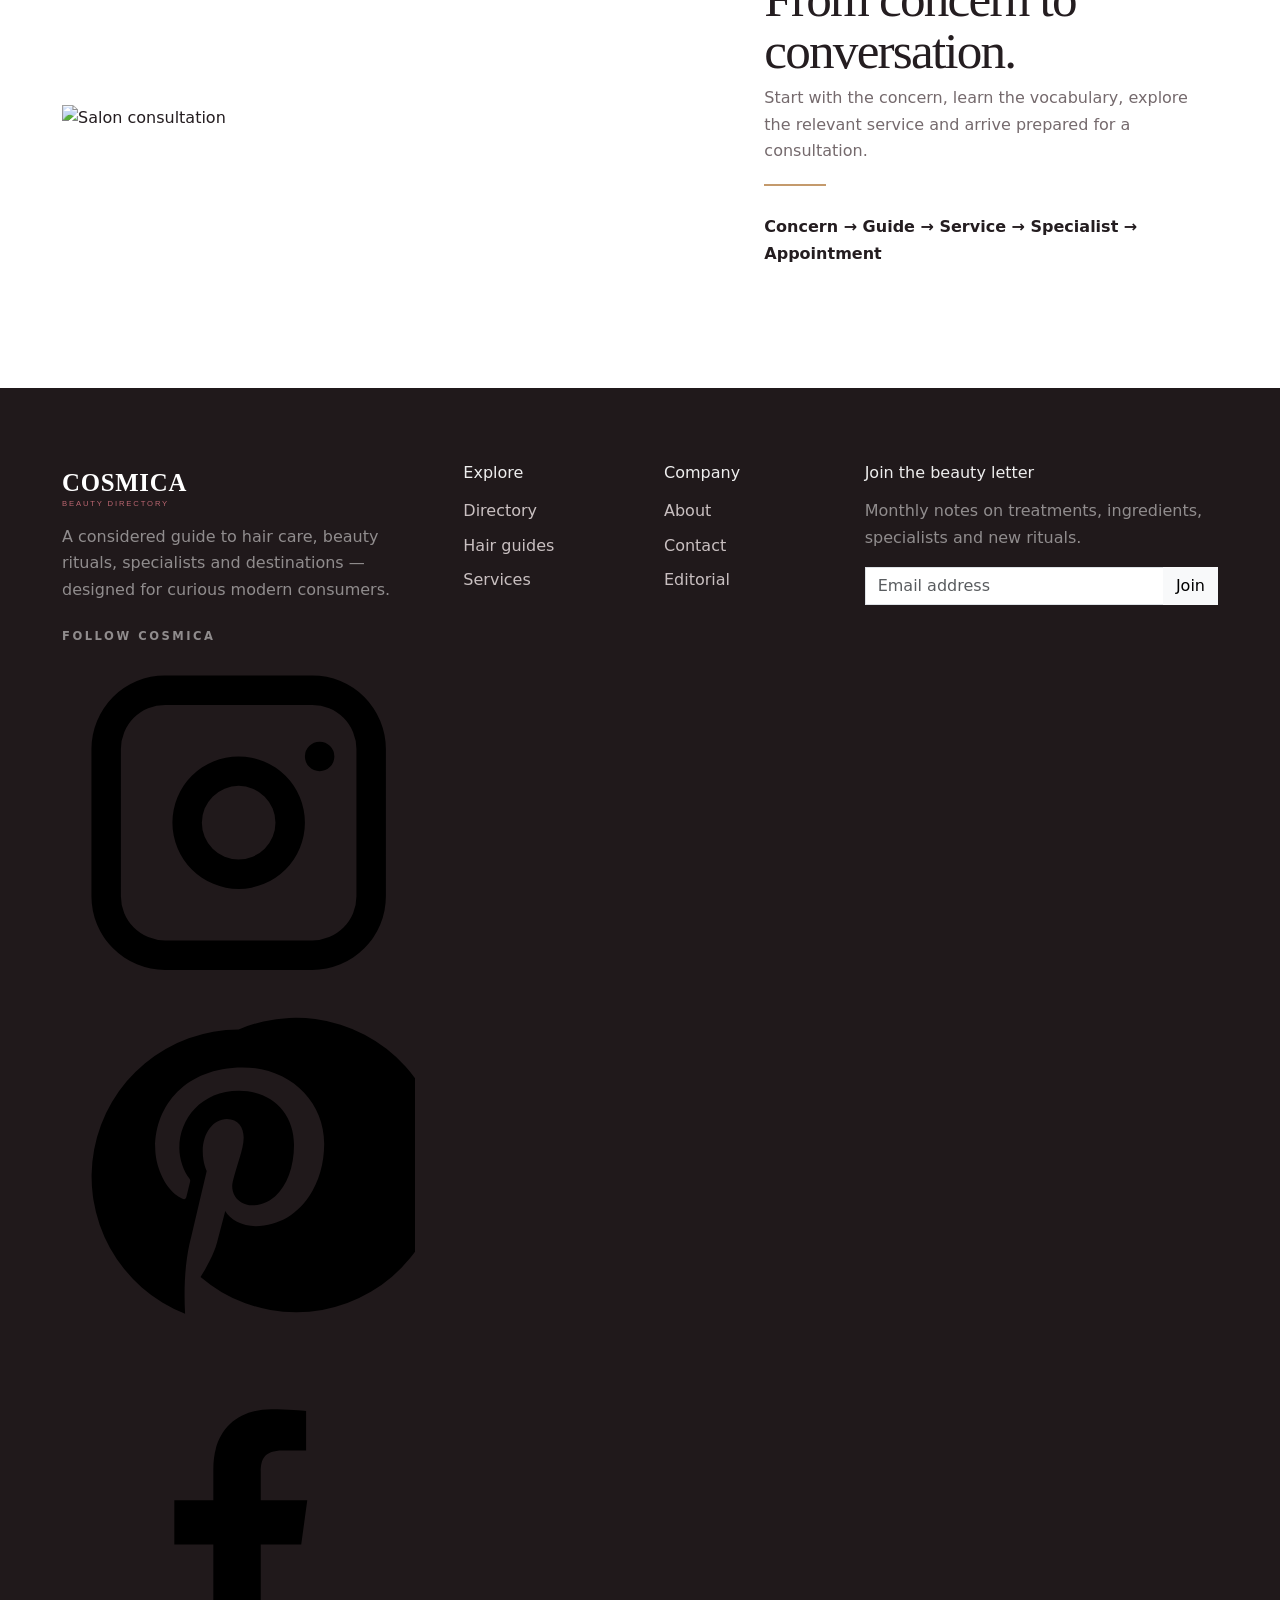
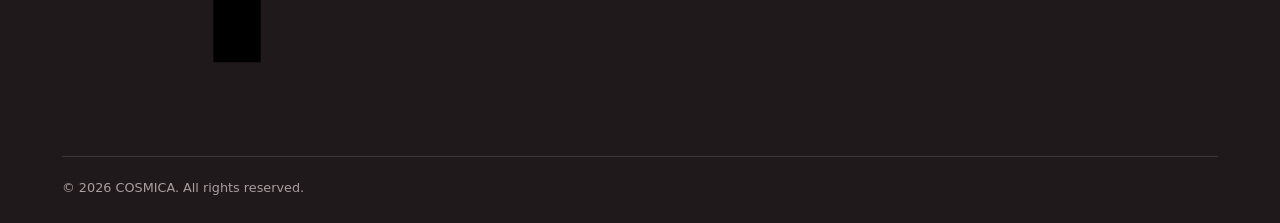
==== commit 0a3f39a6: "changes" ====
--- a/about.html
+++ b/about.html
@@ -1,27 +1,161 @@
-<!doctype html><html lang="en"><head>
-<meta charset="utf-8"><meta name="viewport" content="width=device-width,initial-scale=1">
-<title>About COSMICA | COSMICA</title><meta name="description" content="COSMICA — a premium cosmetics, hair-care guide and beauty directory portal.">
-<link rel="icon" href="assets/img/favicon.svg" type="image/svg+xml">
-<link href="https://cdn.jsdelivr.net/npm/bootstrap@5.3.3/dist/css/bootstrap.min.css" rel="stylesheet">
-<link rel="stylesheet" href="assets/css/style.css"></head><body>
-<div class="topline py-2"><div class="container d-flex justify-content-between"><span>Independent beauty intelligence · salons · specialists · rituals</span><span class="d-none d-md-inline">Explore. Compare. Care.</span></div></div>
-<nav class="navbar navbar-expand-lg sticky-top"><div class="container py-2">
-<a class="navbar-brand brand" href="index.html">COSMICA<small>BEAUTY DIRECTORY</small></a>
-<button class="navbar-toggler border-0" type="button" data-bs-toggle="collapse" data-bs-target="#nav"><span class="navbar-toggler-icon"></span></button>
-<div class="collapse navbar-collapse" id="nav"><ul class="navbar-nav ms-auto align-items-lg-center"><li class="nav-item"><a class="nav-link " href="index.html">Home</a></li><li class="nav-item"><a class="nav-link active" href="about.html">About</a></li><li class="nav-item"><a class="nav-link " href="services.html">Services</a></li><li class="nav-item"><a class="nav-link " href="directory.html">Directory</a></li><li class="nav-item"><a class="nav-link " href="guides.html">Hair Guides</a></li><li class="nav-item"><a class="nav-link " href="contact.html">Contact</a></li></ul></div>
-</div></nav>
+<!doctype html>
+<html lang="en">
 
-<main>
-<section class="page-hero"><div class="container"><div class="row align-items-center"><div class="col-lg-7 reveal"><div class="eyebrow">About COSMICA</div><h1 class="display">Beauty is better when you can <em>understand it.</em></h1><p class="hero-note">COSMICA is an editorial directory for people who want more context before changing their hair, booking a treatment or choosing a specialist.</p></div><div class="col-lg-5"><div class="page-hero-art reveal"><img src="https://images.unsplash.com/photo-1516975080664-ed2fc6a32937?auto=format&fit=crop&w=700&q=85" alt="Beauty editorial"></div></div></div></div></section>
-<section class="section"><div class="container"><div class="row g-5"><div class="col-lg-6 reveal"><div class="eyebrow">Our point of view</div><h2 class="section-title">Less hype. More useful context.</h2><div class="rule"></div><p class="section-intro">We organise beauty information around decisions rather than trends. That means explaining services, highlighting what to ask and helping readers find relevant professionals.</p></div><div class="col-lg-5 offset-lg-1 reveal"><blockquote class="quote">“Your hair has a history. Your routine should have a reason.”</blockquote></div></div></div></section>
-<section class="section-sm bg-light"><div class="container"><div class="row g-4"><div class="col-md-4 reveal"><div class="card-luxe"><span class="eyebrow">Editorial</span><h3>Clear language</h3><p>We translate specialist terminology into practical questions and useful context.</p></div></div><div class="col-md-4 reveal"><div class="card-luxe"><span class="eyebrow">Directory</span><h3>Useful discovery</h3><p>Listings are structured around service categories so browsing starts with a need.</p></div></div><div class="col-md-4 reveal"><div class="card-luxe"><span class="eyebrow">Experience</span><h3>Beautiful by design</h3><p>The interface keeps discovery calm, visual and easy to scan across devices.</p></div></div></div></div></section>
-<section class="section"><div class="container"><div class="row align-items-center g-5"><div class="col-lg-6 reveal"><img class="split-img" src="https://images.unsplash.com/photo-1521590832167-7bcbfaa6381f?auto=format&fit=crop&w=1000&q=85" alt="Salon consultation"></div><div class="col-lg-5 offset-lg-1 reveal"><div class="eyebrow">How we organise it</div><h2 class="section-title">From concern to conversation.</h2><p class="section-intro">Start with the concern, learn the vocabulary, explore the relevant service and arrive prepared for a consultation.</p><div class="rule"></div><p><strong>Concern → Guide → Service → Specialist → Appointment</strong></p></div></div></div></section>
-</main>
-<footer class="footer"><div class="container"><div class="row g-5">
-<div class="col-lg-4"><div class="brand mb-3">COSMICA<small>BEAUTY DIRECTORY</small></div><p class="text-white-50">A considered guide to hair care, beauty rituals, specialists and destinations — designed for curious modern consumers.</p></div>
-<div class="col-6 col-lg-2"><h6>Explore</h6><div class="d-grid gap-2 mt-3"><a href="directory.html">Directory</a><a href="guides.html">Hair guides</a><a href="services.html">Services</a></div></div>
-<div class="col-6 col-lg-2"><h6>Company</h6><div class="d-grid gap-2 mt-3"><a href="about.html">About</a><a href="contact.html">Contact</a><a href="#">Editorial</a></div></div>
-<div class="col-lg-4"><h6>Join the beauty letter</h6><p class="text-white-50 mt-3">Monthly notes on treatments, ingredients, specialists and new rituals.</p><div class="input-group"><input class="form-control rounded-0" placeholder="Email address"><button class="btn btn-light rounded-0">Join</button></div></div>
-</div><div class="footer-bottom d-flex justify-content-between flex-wrap gap-2"><span>© 2026 COSMICA. All rights reserved.</span><span>Privacy · Terms · Directory standards</span></div></div></footer>
-<button class="floating-top" aria-label="Back to top">↑</button>
-<script src="https://cdn.jsdelivr.net/npm/bootstrap@5.3.3/dist/js/bootstrap.bundle.min.js"></script><script src="assets/js/main.js"></script></body></html>+<head>
+    <meta charset="utf-8">
+    <meta name="viewport" content="width=device-width,initial-scale=1">
+    <title>About COSMICA | COSMICA</title>
+    <meta name="description" content="COSMICA — a premium cosmetics, hair-care guide and beauty directory portal.">
+    <link rel="icon" href="assets/img/favicon.svg" type="image/svg+xml">
+    <link href="https://cdn.jsdelivr.net/npm/bootstrap@5.3.3/dist/css/bootstrap.min.css" rel="stylesheet">
+    <link rel="stylesheet" href="assets/css/style.css">
+</head>
+
+<body>
+    <nav class="navbar navbar-expand-lg">
+        <div class="container py-2">
+            <a class="navbar-brand brand" href="index.html">COSMICA<small>BEAUTY DIRECTORY</small></a>
+            <button class="navbar-toggler border-0" type="button" data-bs-toggle="collapse" data-bs-target="#nav"><span
+                    class="navbar-toggler-icon"></span></button>
+            <div class="collapse navbar-collapse" id="nav">
+                <ul class="navbar-nav ms-auto align-items-lg-center">
+                    <li class="nav-item"><a class="nav-link " href="index.html">Home</a></li>
+                    <li class="nav-item"><a class="nav-link active" href="about.html">About</a></li>
+                    <li class="nav-item"><a class="nav-link " href="services.html">Services</a></li>
+                    <li class="nav-item"><a class="nav-link " href="directory.html">Directory</a></li>
+                    <li class="nav-item"><a class="nav-link " href="guides.html">Hair Guides</a></li>
+                    <li class="nav-item"><a class="nav-link " href="contact.html">Contact</a></li>
+                </ul>
+            </div>
+        </div>
+    </nav>
+
+    <main>
+        <section class="page-hero">
+            <div class="container">
+                <div class="row align-items-center">
+                    <div class="col-lg-7 reveal">
+                        <div class="eyebrow">About COSMICA</div>
+                        <h1 class="display">Beauty is better when you can <em>understand it.</em></h1>
+                        <p class="hero-note">COSMICA is an editorial directory for people who want more context before
+                            changing their hair, booking a treatment or choosing a specialist.</p>
+                    </div>
+                    <div class="col-lg-5">
+                        <div class="page-hero-art reveal"><img
+                                src="https://images.unsplash.com/photo-1516975080664-ed2fc6a32937?auto=format&fit=crop&w=700&q=85"
+                                alt="Beauty editorial"></div>
+                    </div>
+                </div>
+            </div>
+        </section>
+        <section class="section">
+            <div class="container">
+                <div class="row g-5">
+                    <div class="col-lg-6 reveal">
+                        <div class="eyebrow">Our point of view</div>
+                        <h2 class="section-title">Less hype. More useful context.</h2>
+                        <div class="rule"></div>
+                        <p class="section-intro">We organise beauty information around decisions rather than trends.
+                            That means explaining services, highlighting what to ask and helping readers find relevant
+                            professionals.</p>
+                    </div>
+                    <div class="col-lg-5 offset-lg-1 reveal">
+                        <blockquote class="quote">“Your hair has a history. Your routine should have a reason.”
+                        </blockquote>
+                    </div>
+                </div>
+            </div>
+        </section>
+        <section class="section-sm bg-light">
+            <div class="container">
+                <div class="row g-4">
+                    <div class="col-md-4 reveal">
+                        <div class="card-luxe"><span class="eyebrow">Editorial</span>
+                            <h3>Clear language</h3>
+                            <p>We translate specialist terminology into practical questions and useful context.</p>
+                        </div>
+                    </div>
+                    <div class="col-md-4 reveal">
+                        <div class="card-luxe"><span class="eyebrow">Directory</span>
+                            <h3>Useful discovery</h3>
+                            <p>Listings are structured around service categories so browsing starts with a need.</p>
+                        </div>
+                    </div>
+                    <div class="col-md-4 reveal">
+                        <div class="card-luxe"><span class="eyebrow">Experience</span>
+                            <h3>Beautiful by design</h3>
+                            <p>The interface keeps discovery calm, visual and easy to scan across devices.</p>
+                        </div>
+                    </div>
+                </div>
+            </div>
+        </section>
+        <section class="section">
+            <div class="container">
+                <div class="row align-items-center g-5">
+                    <div class="col-lg-6 reveal"><img class="split-img"
+                            src="https://images.unsplash.com/photo-1521590832167-7bcbfaa6381f?auto=format&fit=crop&w=1000&q=85"
+                            alt="Salon consultation"></div>
+                    <div class="col-lg-5 offset-lg-1 reveal">
+                        <div class="eyebrow">How we organise it</div>
+                        <h2 class="section-title">From concern to conversation.</h2>
+                        <p class="section-intro">Start with the concern, learn the vocabulary, explore the relevant
+                            service and arrive prepared for a consultation.</p>
+                        <div class="rule"></div>
+                        <p><strong>Concern → Guide → Service → Specialist → Appointment</strong></p>
+                    </div>
+                </div>
+            </div>
+        </section>
+    </main>
+    <footer class="footer">
+        <div class="container">
+            <div class="row g-5">
+                <div class="col-lg-4">
+                    <div class="brand mb-3">COSMICA<small>BEAUTY DIRECTORY</small></div>
+                    <p class="text-white-50">A considered guide to hair care, beauty rituals, specialists and
+                        destinations — designed for curious modern consumers.</p>
+                    <div class="eyebrow text-white-50 mt-4">Follow COSMICA</div>
+                    <div class="footer-social">
+                        <a href="#" aria-label="Instagram" title="Instagram"><svg viewBox="0 0 24 24">
+                                <path
+                                    d="M7 2h10a5 5 0 0 1 5 5v10a5 5 0 0 1-5 5H7a5 5 0 0 1-5-5V7a5 5 0 0 1 5-5Zm0 2a3 3 0 0 0-3 3v10a3 3 0 0 0 3 3h10a3 3 0 0 0 3-3V7a3 3 0 0 0-3-3H7Zm5 3.5A4.5 4.5 0 1 1 12 16.5 4.5 4.5 0 0 1 12 7.5Zm0 2A2.5 2.5 0 1 0 12 14.5 2.5 2.5 0 0 0 12 9.5ZM17.5 6.5a1 1 0 1 1 0 2 1 1 0 0 1 0-2Z" />
+                            </svg></a>
+                        <a href="#" aria-label="Pinterest" title="Pinterest"><svg viewBox="0 0 24 24">
+                                <path
+                                    d="M12 2a10 10 0 0 0-3.64 19.31c-.09-1.64-.02-3.62.41-5.2l1.06-4.5s-.27-.54-.27-1.34c0-1.25.73-2.19 1.64-2.19.77 0 1.14.58 1.14 1.27 0 .77-.49 1.92-.74 2.98-.21.89.45 1.62 1.33 1.62 1.6 0 2.83-1.69 2.83-4.12 0-2.15-1.54-3.66-3.74-3.66-2.55 0-4.05 1.91-4.05 3.88 0 .77.3 1.6.67 2.05.07.08.08.15.06.24l-.25 1.03c-.04.16-.13.2-.3.12-1.12-.52-1.82-2.16-1.82-3.48 0-2.83 2.06-5.43 5.94-5.43 3.12 0 5.54 2.22 5.54 5.19 0 3.1-1.95 5.59-4.66 5.59-.91 0-1.77-.47-2.06-1.03l-.56 2.14c-.2.78-.75 1.76-1.12 2.35A10 10 0 1 0 12 2Z" />
+                            </svg></a>
+                        <a href="#" aria-label="Facebook" title="Facebook"><svg viewBox="0 0 24 24">
+                                <path
+                                    d="M13.5 21v-8h2.75l.41-3h-3.16V8.08c0-.87.24-1.46 1.49-1.46h1.59V3.94c-.28-.04-1.24-.12-2.36-.12-2.34 0-3.94 1.43-3.94 4.05V10H7.63v3h2.65v8h3.22Z" />
+                            </svg></a>
+                    </div>
+                </div>
+                <div class="col-6 col-lg-2">
+                    <h6>Explore</h6>
+                    <div class="d-grid gap-2 mt-3"><a href="directory.html">Directory</a><a href="guides.html">Hair
+                            guides</a><a href="services.html">Services</a></div>
+                </div>
+                <div class="col-6 col-lg-2">
+                    <h6>Company</h6>
+                    <div class="d-grid gap-2 mt-3"><a href="about.html">About</a><a href="contact.html">Contact</a><a
+                            href="#">Editorial</a></div>
+                </div>
+                <div class="col-lg-4">
+                    <h6>Join the beauty letter</h6>
+                    <p class="text-white-50 mt-3">Monthly notes on treatments, ingredients, specialists and new rituals.
+                    </p>
+                    <div class="input-group"><input class="form-control rounded-0" placeholder="Email address"><button
+                            class="btn btn-light rounded-0">Join</button></div>
+                </div>
+            </div>
+            <div class="footer-bottom d-flex justify-content-between flex-wrap gap-2"><span>© 2026 COSMICA. All rights
+                    reserved.</span></div>
+        </div>
+    </footer>
+    <button class="floating-top" aria-label="Back to top">↑</button>
+    <script src="https://cdn.jsdelivr.net/npm/bootstrap@5.3.3/dist/js/bootstrap.bundle.min.js"></script>
+    <script src="assets/js/main.js"></script>
+</body>
+
+</html>
--- a/assets/css/style.css
+++ b/assets/css/style.css
@@ -1,195 +1,37 @@
-@import url('https://fonts.googleapis.com/css2?family=DM+Sans:wght@400;500;600;700&family=Playfair+Display:wght@500;600;700&display=swap');
-:root{--ink:#211b1c;--cream:#f7f2ed;--rose:#c7837d;--rose2:#e7b7ae;--gold:#b9945b;--muted:#766b6b;--white:#fff;--line:rgba(33,27,28,.12);--shadow:0 24px 70px rgba(47,28,29,.12)}*{box-sizing:border-box}html{scroll-behavior:smooth}body{margin:0;background:var(--cream);color:var(--ink);font-family:'DM Sans',sans-serif}a{text-decoration:none;color:inherit}.serif{font-family:'Playfair Display',serif}.announcement{background:var(--ink);color:#fff;text-align:center;padding:9px;font-size:12px;letter-spacing:.12em;text-transform:uppercase}.navbar{background:rgba(247,242,237,.88);backdrop-filter:blur(18px);border-bottom:1px solid var(--line)}.navbar-brand{font-family:'Playfair Display',serif;font-size:27px;font-weight:700;letter-spacing:-.03em}.navbar-brand small{font:600 9px 'DM Sans';letter-spacing:.2em;display:block;color:var(--gold)}.nav-link{font-size:13px;font-weight:600;margin:0 7px}.nav-link:hover{color:var(--rose)}.btn-premium{background:var(--ink);color:#fff;border:0;border-radius:100px;padding:13px 22px;font-weight:700;font-size:13px}.btn-premium:hover{background:var(--rose);color:#fff}.btn-outline-premium{border:1px solid var(--ink);border-radius:100px;padding:12px 20px;font-weight:700;font-size:13px}.hero{min-height:690px;display:flex;align-items:center;position:relative;overflow:hidden;background:#eee2dc}.hero:before{content:'';position:absolute;inset:0;background:linear-gradient(90deg,rgba(247,242,237,.98) 0%,rgba(247,242,237,.75) 42%,rgba(247,242,237,.05) 78%),url('https://images.unsplash.com/photo-1522335789203-aabd1fc54bc9?auto=format&fit=crop&w=1800&q=85') center/cover}.hero-content{position:relative;z-index:1;max-width:620px;padding:80px 0}.eyebrow{font-size:11px;letter-spacing:.2em;text-transform:uppercase;font-weight:800;color:var(--rose)}h1{font-family:'Playfair Display',serif;font-size:clamp(52px,7vw,92px);line-height:.94;letter-spacing:-.055em;margin:17px 0 25px}h2{font-family:'Playfair Display',serif;font-size:clamp(38px,5vw,62px);line-height:1;letter-spacing:-.04em}.lead{font-size:17px;line-height:1.75;color:var(--muted);max-width:570px}.hero-pills{display:flex;gap:10px;flex-wrap:wrap;margin-top:28px}.pill{padding:10px 15px;background:rgba(255,255,255,.7);border:1px solid var(--line);border-radius:100px;font-size:12px;font-weight:700}.section{padding:105px 0}.section-sm{padding:70px 0}.section-head{display:flex;justify-content:space-between;gap:30px;align-items:end;margin-bottom:45px}.section-head p{max-width:500px;color:var(--muted);line-height:1.7}.directory-card{height:100%;background:#fff;border:1px solid var(--line);border-radius:26px;overflow:hidden;transition:.35s;box-shadow:0 8px 25px rgba(0,0,0,.03)}.directory-card:hover{transform:translateY(-8px);box-shadow:var(--shadow)}.card-img{height:245px;object-fit:cover;width:100%}.card-body{padding:24px}.tag{display:inline-flex;padding:6px 10px;border-radius:100px;background:#f5e4e0;color:#8b514d;font-size:10px;font-weight:800;text-transform:uppercase;letter-spacing:.08em}.card-title{font-family:'Playfair Display',serif;font-size:25px;margin:14px 0 8px}.muted{color:var(--muted)}.rating{font-size:12px;color:#a27439}.feature-grid{display:grid;grid-template-columns:1.2fr .8fr;gap:22px}.feature-panel{border-radius:30px;overflow:hidden;position:relative;min-height:520px;background:#342b2c;color:#fff}.feature-panel img{width:100%;height:100%;object-fit:cover;opacity:.78}.feature-panel .overlay{position:absolute;inset:0;background:linear-gradient(0deg,rgba(20,13,14,.8),transparent 60%);padding:36px;display:flex;flex-direction:column;justify-content:end}.mini-stack{display:grid;gap:22px}.mini-card{background:#fff;border:1px solid var(--line);border-radius:28px;padding:30px;min-height:249px}.mini-card .num{font:600 42px 'Playfair Display';color:var(--rose)}.article{background:#fff;border-radius:26px;overflow:hidden;border:1px solid var(--line);height:100%}.article img{height:210px;width:100%;object-fit:cover}.article-body{padding:23px}.article-body h3{font:600 24px 'Playfair Display';line-height:1.1}.newsletter{background:var(--ink);color:#fff;border-radius:35px;padding:55px}.newsletter .form-control{border-radius:100px;padding:15px 20px;border:0}.footer{background:#1d1718;color:#fff;padding:75px 0 25px}.footer a{color:#bdb1b1;font-size:13px;display:block;margin:10px 0}.footer h6{font-size:11px;letter-spacing:.15em;text-transform:uppercase;color:#dca79f}.footer-bottom{border-top:1px solid rgba(255,255,255,.12);margin-top:45px;padding-top:20px;color:#958989;font-size:12px}.page-hero{padding:95px 0;background:linear-gradient(135deg,#efe0da,#f8f4f0);border-bottom:1px solid var(--line)}.page-hero h1{font-size:clamp(48px,7vw,78px);margin-bottom:18px}.filterbar{background:#fff;border:1px solid var(--line);padding:15px;border-radius:100px;display:flex;gap:10px;align-items:center}.filterbar input,.filterbar select{border:0;background:transparent;outline:0;font-size:13px;padding:8px 14px}.stat{padding:25px;border:1px solid var(--line);border-radius:22px;background:#fff}.stat strong{display:block;font:600 42px 'Playfair Display'}.faq{border-bottom:1px solid var(--line);padding:22px 0}.faq summary{cursor:pointer;font:600 21px 'Playfair Display'}.faq p{color:var(--muted);line-height:1.7;max-width:750px;padding-top:12px}.contact-box{background:#fff;border-radius:30px;padding:40px;border:1px solid var(--line)}.form-control,.form-select{border-radius:14px;padding:13px 15px;border:1px solid var(--line);background:#fff}.scroll-top{position:fixed;right:22px;bottom:22px;width:44px;height:44px;border-radius:50%;border:0;background:var(--ink);color:#fff;z-index:20;opacity:0;transform:translateY(15px);transition:.3s}.scroll-top.show{opacity:1;transform:none}.reveal{opacity:0;transform:translateY(30px);transition:.7s ease}.reveal.visible{opacity:1;transform:none}.marquee{overflow:hidden;white-space:nowrap;background:var(--rose);color:#fff;padding:13px 0;font-size:11px;font-weight:800;letter-spacing:.2em}.marquee span{display:inline-block;padding-right:50px;animation:marquee 24s linear infinite}@keyframes marquee{to{transform:translateX(-100%)}}@media(max-width:991px){.hero{min-height:650px}.hero:before{background:linear-gradient(90deg,rgba(247,242,237,.98),rgba(247,242,237,.72)),url('https://images.unsplash.com/photo-1522335789203-aabd1fc54bc9?auto=format&fit=crop&w=1400&q=80') center/cover}.feature-grid{grid-template-columns:1fr}.section{padding:75px 0}.navbar .btn-premium{margin-top:10px}.filterbar{border-radius:20px;flex-wrap:wrap}.filterbar input,.filterbar select{width:100%;border-bottom:1px solid var(--line)}}@media(max-width:575px){h1{font-size:52px}.hero-content{padding:55px 0}.section-head{display:block}.section-head h2{margin-bottom:18px}.newsletter{padding:35px 22px}.page-hero{padding:70px 0}}
 
-/* ================= COSMICA REQUESTED UPDATES ================= */
-/* 1. Home subscribe button */
-.newsletter .subscribe-btn{background:#b86b77!important;color:#fff!important;border-color:#b86b77!important}
-.newsletter .subscribe-btn:hover{background:#8f4f5b!important;border-color:#8f4f5b!important;color:#fff!important}
-/* 4. Active menu */
-.nav-link.active{color:#b86b77!important;font-weight:800!important;position:relative}
-.nav-link.active:after{content:"";position:absolute;left:7px;right:7px;bottom:2px;height:2px;background:#b86b77;border-radius:5px}
-/* 5. Footer responsive */
-@media (min-width:576px) and (max-width:991.98px){.footer .row>.footer-col-responsive{width:50%!important;flex:0 0 50%!important}}
-@media (max-width:575.98px){.footer .row>.footer-col-responsive{width:100%!important;flex:0 0 100%!important}}
-/* Social icons */
-.cosmica-socials{display:flex;gap:9px;align-items:center;flex-wrap:wrap;margin-top:18px}
-.cosmica-socials a{width:38px!important;height:38px;display:inline-flex!important;align-items:center;justify-content:center;border:1px solid rgba(255,255,255,.22);border-radius:50%;color:#fff!important;margin:0!important;font-size:15px!important;transition:all .25s ease}
-.cosmica-socials a:hover{background:#b86b77;border-color:#b86b77;color:#fff!important;transform:translateY(-4px)}
-/* Related sections */
-.related-section{padding:95px 0;background:#f0e7e2}
-.related-card{height:100%;background:#fff;border:1px solid var(--line);border-radius:26px;padding:30px;transition:.3s;box-shadow:0 8px 25px rgba(0,0,0,.03)}
-.related-card:hover{transform:translateY(-8px);box-shadow:var(--shadow)}
-.related-card .related-icon{font-size:30px;color:#c7837d;margin-bottom:20px}
-/* Contact map */
-.map-section{padding:0 0 95px}
-.map-frame{height:430px;border:0;width:100%;border-radius:30px;display:block}
-/* Directory submission */
-.submission-section{padding:95px 0;background:#211b1c;color:#fff}
-.submission-section .submission-box{border:1px solid rgba(255,255,255,.15);border-radius:30px;padding:45px}
-
-/* =========================================================
-   COSMICA FINAL UI FIXES
-   ========================================================= */
-
-/* 1. Strong active navigation state */
-.navbar .nav-link.active,
-.navbar .nav-link[aria-current="page"] {
-  color: #b86b77 !important;
-  font-weight: 700 !important;
-  position: relative;
+:root{
+  --ink:#241d20;--muted:#756a6d;--cream:#f8f3ee;--rose:#d88e91;--rose2:#b96570;
+  --gold:#c49a6c;--white:#fff;--line:rgba(36,29,32,.12);--shadow:0 24px 70px rgba(36,29,32,.12);
 }
-.navbar .nav-link.active::after,
-.navbar .nav-link[aria-current="page"]::after {
-  content: "";
-  position: absolute;
-  left: .75rem;
-  right: .75rem;
-  bottom: .15rem;
-  height: 2px;
-  border-radius: 99px;
-  background: #b86b77;
-}
-
-/* 3. Contact map / submissions */
-.contact-map-section {
-  padding-top: 5rem !important;
-  padding-bottom: 5rem !important;
-}
-.contact-map-section .map-wrap {
-  height: 100%;
-  min-height: 560px;
-}
-.contact-map-section iframe {
-  width: 100%;
-  height: 100%;
-  min-height: 560px;
-  border: 0;
-}
-.directory-submissions-final {
-  margin-top: 0;
-  padding: 5rem 0;
-}
-.cosmica-socials-final {
-  display: flex;
-  gap: .65rem;
-  flex-wrap: wrap;
-}
-.cosmica-socials-final a {
-  width: 40px;
-  height: 40px;
-  display: inline-flex;
-  align-items: center;
-  justify-content: center;
-  border-radius: 50%;
-  border: 1px solid rgba(0,0,0,.15);
-  color: inherit;
-  text-decoration: none;
-  transition: all .25s ease;
-}
-.cosmica-socials-final a:hover {
-  background: #b86b77;
-  border-color: #b86b77;
-  color: #fff;
-  transform: translateY(-4px);
-}
-
-/* Remove obsolete Keep Exploring block if present */
-.keep-exploring,
-.keep-exploring-section,
-.cosmica-related-section {
-  display: none !important;
-}
-
-/* 4. Footer links hover */
-footer a:not(.cosmica-socials-final a) {
-  transition: color .25s ease, transform .25s ease;
-}
-footer a:not(.cosmica-socials-final a):hover {
-  color: #b86b77 !important;
-  transform: translateX(4px);
-}
-
-/* 5. Other inner pages: four balanced content sections */
-.inner-related-final {
-  padding: 5rem 0;
-}
-.inner-related-final .related-card {
-  height: 100%;
-  border-radius: 22px;
-  overflow: hidden;
-  background: #fff;
-  box-shadow: 0 15px 45px rgba(25,18,22,.08);
-  transition: transform .3s ease, box-shadow .3s ease;
-}
-.inner-related-final .related-card:hover {
-  transform: translateY(-7px);
-  box-shadow: 0 24px 55px rgba(25,18,22,.14);
-}
-.inner-related-final .related-card img {
-  width: 100%;
-  height: 220px;
-  object-fit: cover;
-  display: block;
-}
-.inner-related-final .related-content {
-  padding: 1.4rem;
-}
-.inner-related-final .related-label {
-  font-size: .72rem;
-  letter-spacing: .12em;
-  text-transform: uppercase;
-  font-weight: 700;
-  opacity: .65;
-}
-@media (max-width: 991.98px) {
-  .contact-map-section .map-wrap,
-  .contact-map-section iframe {
-    min-height: 420px;
-  }
-}
-@media (max-width: 575.98px) {
-  .contact-map-section .map-wrap,
-  .contact-map-section iframe {
-    min-height: 340px;
-  }
-}
-
-/* =========================================================
-   FINAL PAGE STRUCTURE
-   Non-home / non-contact pages: hero + one related-content
-   section only. No generic "More from Cosmica" section.
-   ========================================================= */
-.inner-related-content {
-  padding: 5rem 0;
-}
-.inner-related-card {
-  overflow: hidden;
-  border-radius: 24px;
-  background: #fff;
-  box-shadow: 0 18px 50px rgba(25,18,22,.08);
-  transition: transform .3s ease, box-shadow .3s ease;
-}
-.inner-related-card:hover {
-  transform: translateY(-8px);
-  box-shadow: 0 26px 60px rgba(25,18,22,.14);
-}
-.inner-related-card img {
-  width: 100%;
-  height: 230px;
-  object-fit: cover;
-  display: block;
-}
-.inner-related-card-body {
-  padding: 1.5rem;
-}
-.inner-related-card-body h3 {
-  margin: .5rem 0 1.25rem;
-  font-size: 1.35rem;
-}
-.inner-related-label {
-  font-size: .7rem;
-  text-transform: uppercase;
-  letter-spacing: .14em;
-  font-weight: 700;
-  opacity: .62;
-}
+*{box-sizing:border-box}html{scroll-behavior:smooth}body{margin:0;color:var(--ink);font-family:Inter,system-ui,-apple-system,BlinkMacSystemFont,"Segoe UI",sans-serif;background:#fff;line-height:1.65}
+a{text-decoration:none;color:inherit}.container{max-width:1180px}
+.topline{font-size:.78rem;letter-spacing:.08em;text-transform:uppercase;border-bottom:1px solid var(--line);background:#fff}
+.navbar{background:rgba(255,255,255,.92)!important;backdrop-filter:blur(18px);border-bottom:1px solid var(--line);transition:.3s}
+.navbar.scrolled{box-shadow:0 10px 35px rgba(36,29,32,.08)}
+.brand{font-family:Georgia,serif;font-size:1.55rem;letter-spacing:.03em;font-weight:700}.brand small{display:block;font:500 .48rem Inter,sans-serif;letter-spacing:.24em;color:var(--rose2);margin-top:-5px}
+.nav-link{font-size:.86rem;letter-spacing:.03em;padding:.8rem .75rem!important;position:relative}.nav-link:after{content:"";position:absolute;left:.75rem;right:.75rem;bottom:.42rem;height:2px;background:var(--rose2);transform:scaleX(0);transform-origin:center;transition:.3s}.nav-link:hover:after,.nav-link.active:after{transform:scaleX(1)}
+.btn-cos{display:inline-flex;align-items:center;justify-content:center;border:1px solid var(--ink);border-radius:0;padding:.75rem 1.15rem;font-size:.78rem;line-height:1.2;letter-spacing:.12em;text-transform:uppercase;transition:background-color .3s ease,color .3s ease,border-color .3s ease,transform .3s ease;position:relative;overflow:hidden;background:#fff;color:var(--ink)}
+.btn-cos:hover{background:var(--ink);border-color:var(--ink);color:#fff;transform:translateY(-2px)}
+.btn-cos span{position:relative;z-index:1}
+.btn-fill{background:var(--ink);color:#fff;border-color:var(--ink)}
+.btn-fill:hover{background:var(--rose2);border-color:var(--rose2);color:#fff}
+.hero{position:relative;min-height:680px;display:flex;align-items:center;overflow:hidden;background:var(--cream)}
+.hero:before{content:"";position:absolute;width:520px;height:520px;border:1px solid rgba(196,154,108,.35);border-radius:50%;right:-120px;top:-130px}.hero:after{content:"";position:absolute;width:260px;height:260px;border:1px solid rgba(216,142,145,.4);border-radius:50%;left:-90px;bottom:-110px}
+.hero-img{min-height:610px;height:100%;object-fit:cover;border-radius:0 0 0 110px;box-shadow:var(--shadow)}
+.eyebrow{font-size:.72rem;letter-spacing:.22em;text-transform:uppercase;color:var(--rose2);font-weight:700}.display{font-family:Georgia,serif;font-size:clamp(3.2rem,6vw,6.5rem);line-height:.92;letter-spacing:-.055em;margin:1rem 0}.display em{font-weight:400;color:var(--rose2)}
+.hero-copy{position:relative;z-index:2}.hero-note{max-width:500px;color:var(--muted);font-size:1.05rem}
+.section{padding:105px 0}.section-sm{padding:70px 0}.section-title{font-family:Georgia,serif;font-size:clamp(2.3rem,4vw,4rem);line-height:1.02;letter-spacing:-.035em}.section-intro{color:var(--muted);max-width:620px}.rule{width:62px;height:2px;background:var(--gold);margin:20px 0 28px}
+.card-luxe{background:#fff;border:1px solid var(--line);padding:28px;transition:.4s;height:100%;position:relative;overflow:hidden}.card-luxe:hover{transform:translateY(-8px);box-shadow:var(--shadow);border-color:rgba(216,142,145,.4)}.card-luxe .num{font:700 2.2rem Georgia,serif;color:#d9c6bd}.card-luxe h3{font:600 1.25rem Georgia,serif}.card-luxe p{color:var(--muted);font-size:.94rem}
+.image-card{overflow:hidden;position:relative;background:#ddd;height:390px}.image-card img{width:100%;height:100%;object-fit:cover;transition:.8s}.image-card:hover img{transform:scale(1.06)}.image-card .overlay{position:absolute;inset:auto 18px 18px 18px;background:rgba(255,255,255,.92);padding:18px;backdrop-filter:blur(10px)}
+.marquee{overflow:hidden;border-top:1px solid var(--line);border-bottom:1px solid var(--line);padding:15px 0;white-space:nowrap}.marquee-track{display:inline-block;animation:marquee 25s linear infinite;font:600 .8rem Inter,sans-serif;letter-spacing:.22em;text-transform:uppercase;color:var(--muted)}@keyframes marquee{to{transform:translateX(-50%)}}
+.stat{padding:22px 0;border-top:1px solid var(--line)}.stat strong{font:600 3rem Georgia,serif}.stat span{display:block;color:var(--muted);font-size:.85rem;text-transform:uppercase;letter-spacing:.12em}
+.directory-search{background:var(--ink);color:#fff;padding:42px}.directory-search input,.directory-search select{height:56px;border-radius:0;border:0;padding:0 18px}.directory-card{display:flex;gap:20px;border-bottom:1px solid var(--line);padding:25px 0}.directory-card .pin{width:54px;height:54px;background:var(--cream);display:grid;place-items:center;font-weight:700;border-radius:50%}
+.guide-card{display:grid;grid-template-columns:180px 1fr;gap:22px;border-top:1px solid var(--line);padding:25px 0}.guide-card img{width:180px;height:145px;object-fit:cover}.tag{display:inline-block;padding:6px 10px;background:var(--cream);font-size:.68rem;letter-spacing:.1em;text-transform:uppercase}
+.page-hero{padding:150px 0 95px;background:var(--cream);position:relative;overflow:hidden}.page-hero .display{font-size:clamp(3rem,6vw,6rem)}.page-hero-art{position:absolute;right:7%;top:75px;width:310px;height:310px;border-radius:50%;overflow:hidden;border:14px solid rgba(255,255,255,.55);box-shadow:var(--shadow)}.page-hero-art img{width:100%;height:100%;object-fit:cover}
+.split-img{width:100%;height:590px;object-fit:cover}.quote{font:italic 1.6rem Georgia,serif;line-height:1.45;border-left:2px solid var(--rose2);padding-left:25px}
+.footer{background:#20191b;color:#eee;padding:75px 0 25px}.footer a{color:#c9c0c1}.footer a:hover{color:#fff}.footer .brand{color:#fff}.footer-bottom{border-top:1px solid rgba(255,255,255,.12);margin-top:50px;padding-top:20px;color:#a89e9f;font-size:.8rem}
+.reveal{opacity:0;transform:translateY(24px);transition:opacity .8s ease,transform .8s ease}.reveal.show{opacity:1;transform:none}
+.cursor-line{display:inline-block;width:1px;height:1em;background:var(--rose2);vertical-align:-.08em;animation:blink 1s infinite}@keyframes blink{50%{opacity:0}}
+.floating-top{position:fixed;right:24px;bottom:24px;width:44px;height:44px;border-radius:50%;border:1px solid var(--ink);background:#fff;z-index:20;opacity:0;pointer-events:none;transition:.3s}.floating-top.show{opacity:1;pointer-events:auto}.floating-top:hover{background:var(--ink);color:#fff;transform:translateY(-3px)}
+@media(max-width:991px){.hero{min-height:auto;padding:85px 0}.hero-img{min-height:480px;border-radius:0 0 0 70px;margin-top:40px}.page-hero-art{position:relative;right:auto;top:auto;margin:35px auto 0;width:240px;height:240px}.navbar .btn-cos{margin:10px 0}.nav-link:after{left:0;right:auto;width:35px}}
+@media(max-width:767px){.section{padding:75px 0}.hero{padding:65px 0}.display{font-size:3.5rem}.image-card{height:330px}.guide-card{grid-template-columns:1fr}.guide-card img{width:100%;height:220px}.directory-search{padding:28px 20px}.hero-img{min-height:380px;border-radius:0 0 0 45px}}
